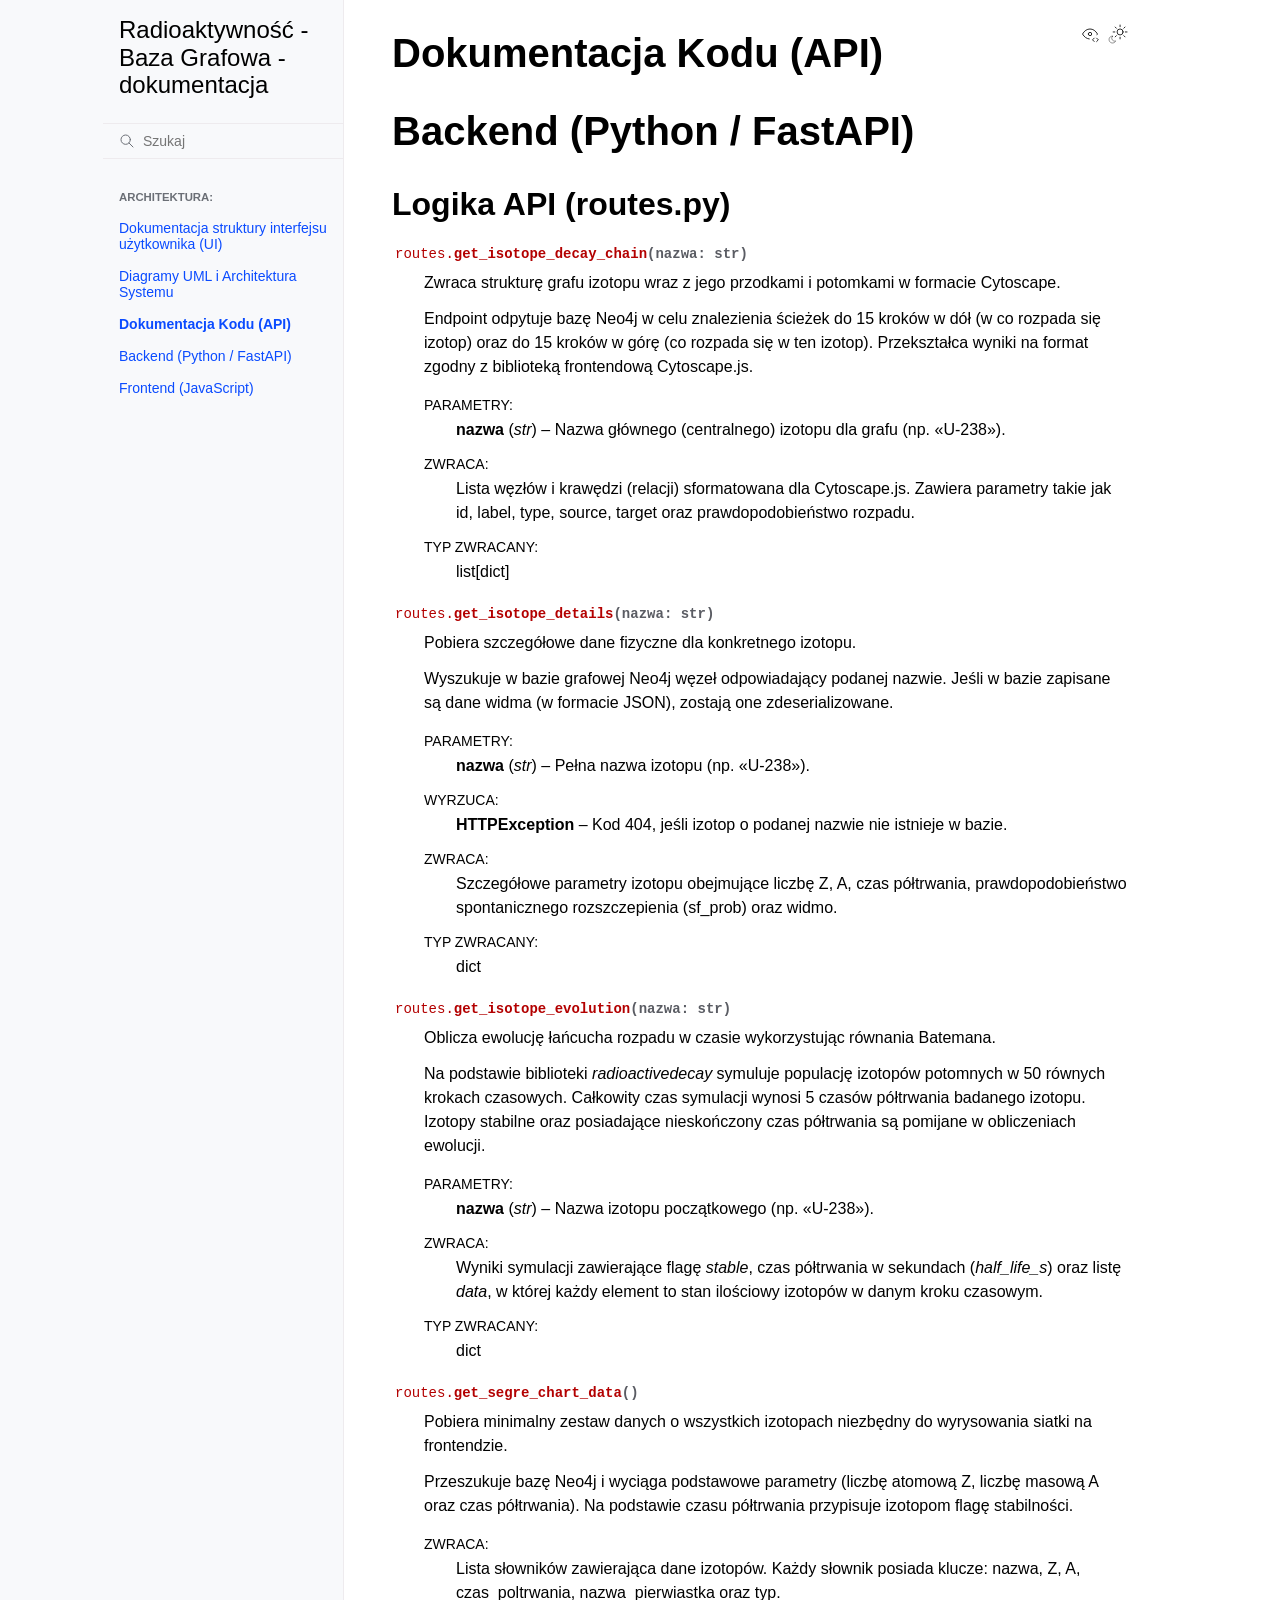
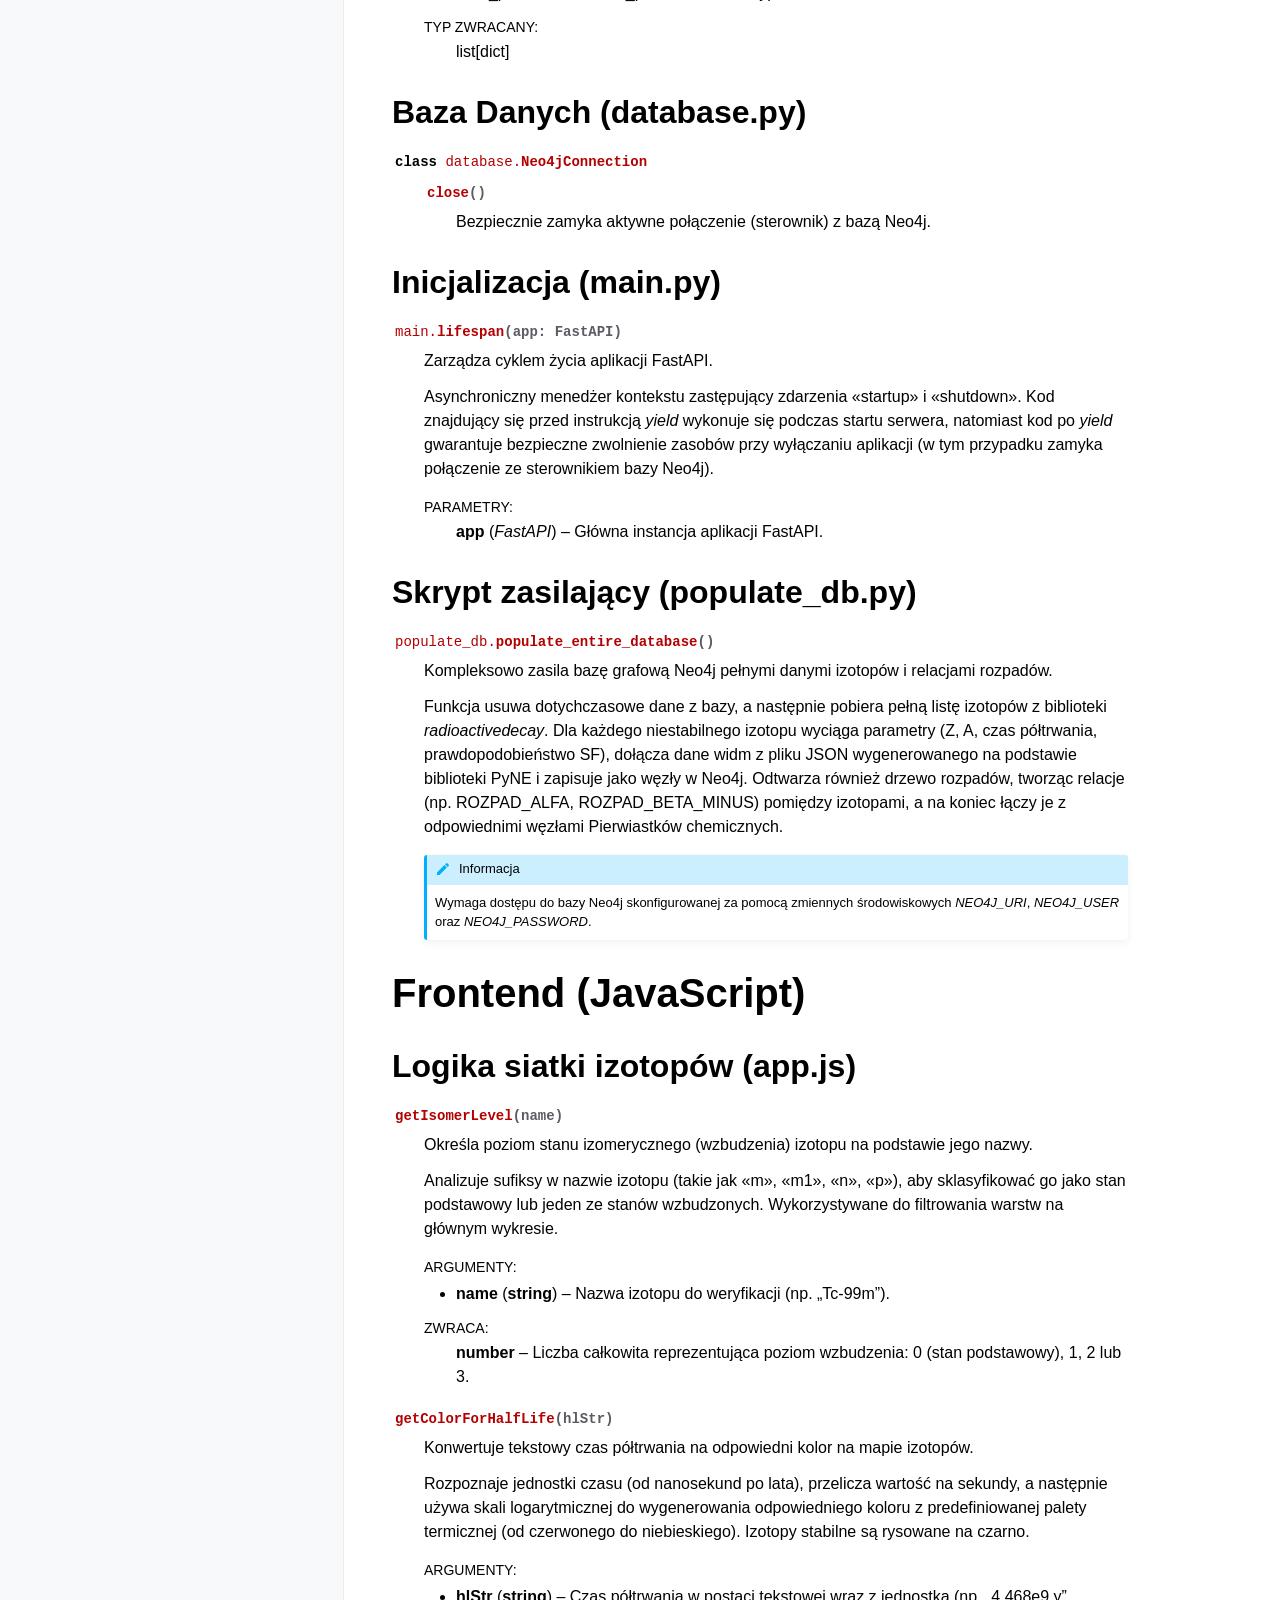
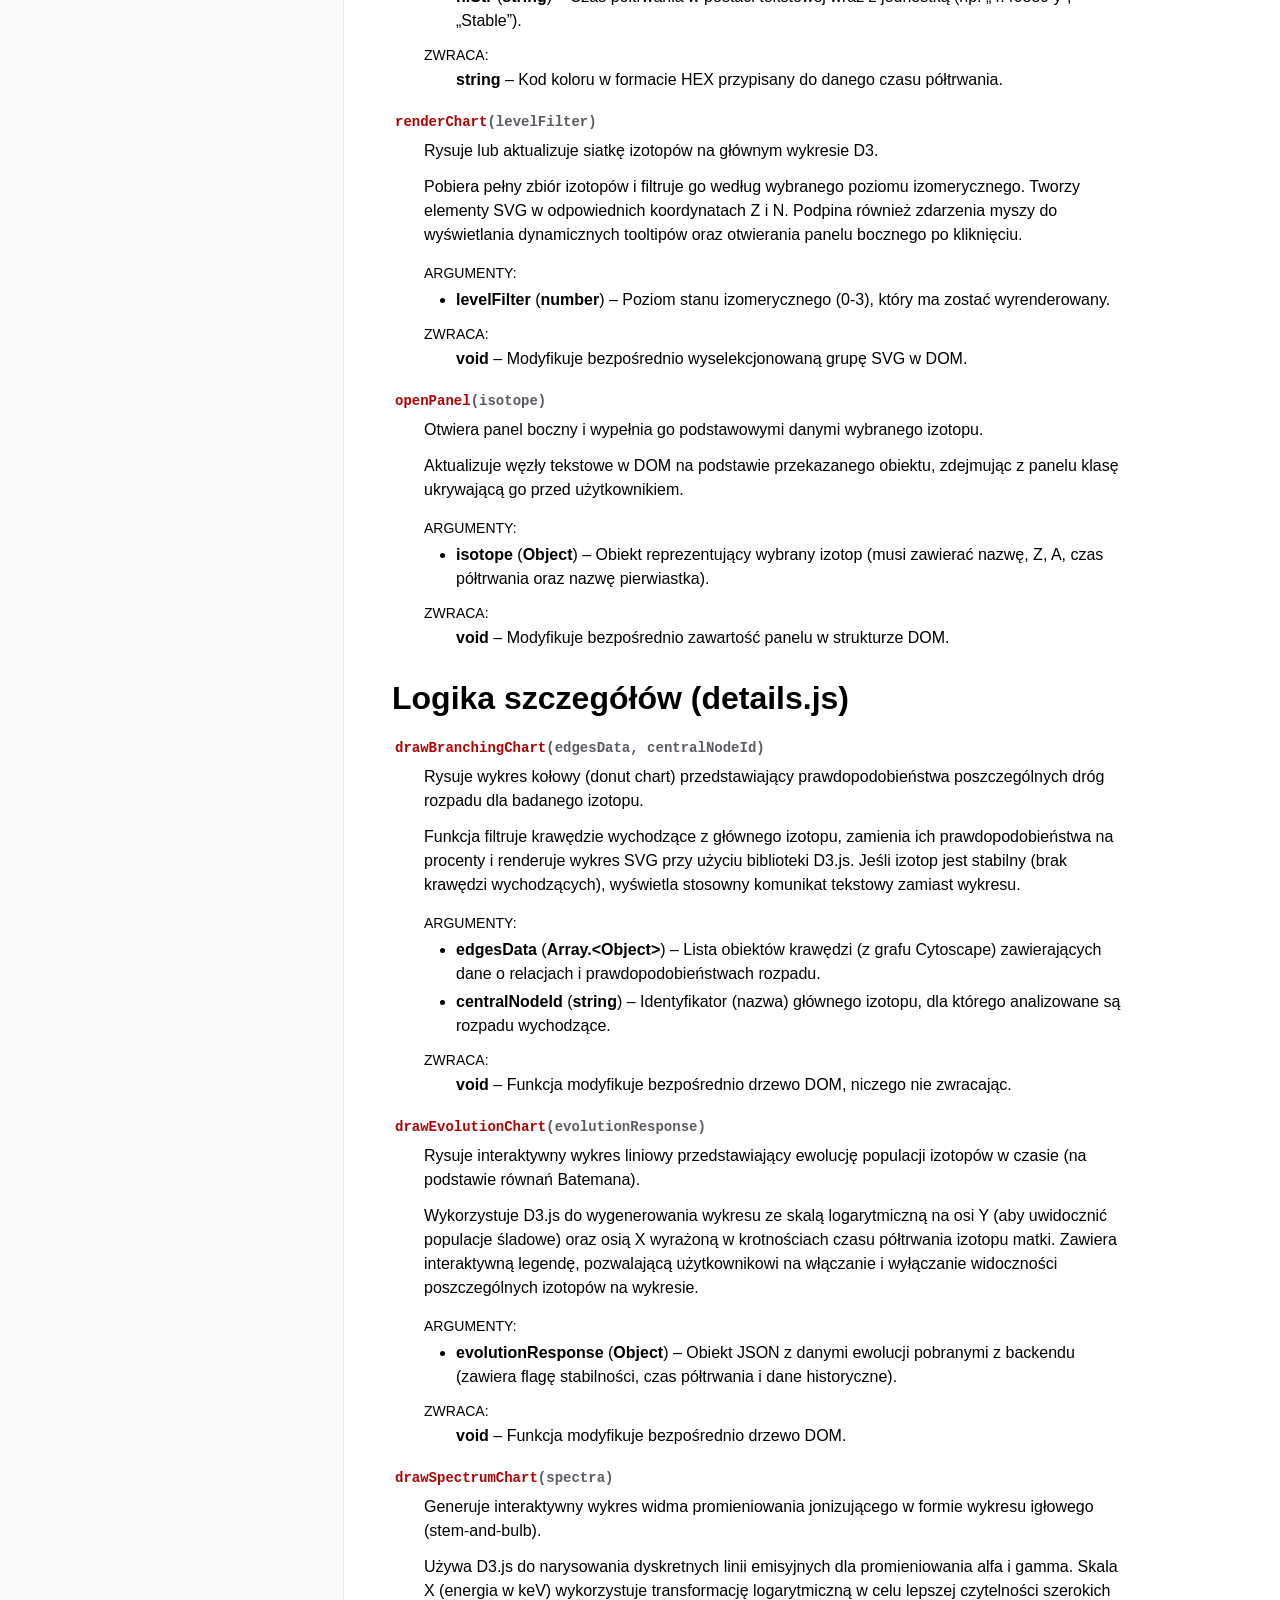
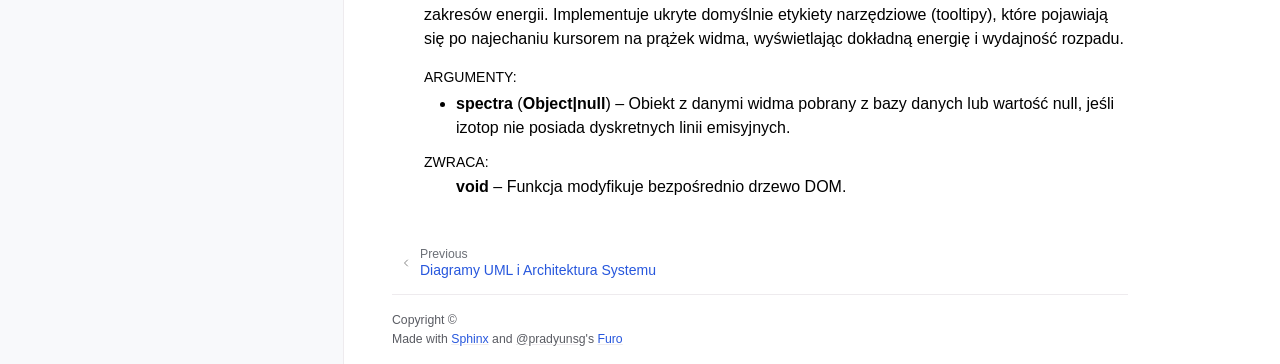
==== api_reference.html @ 90ea006f "deploy: 1a158597296b954610f13ebcc3a9dafd62a12576" ====
<!doctype html>
<html class="no-js" lang="pl" data-content_root="./">
  <head><meta charset="utf-8">
    <meta name="viewport" content="width=device-width,initial-scale=1">
    <meta name="color-scheme" content="light dark"><meta name="viewport" content="width=device-width, initial-scale=1" />
<link rel="index" title="Indeks" href="genindex.html"><link rel="search" title="Szukaj" href="search.html"><link rel="prev" title="Diagramy UML i Architektura Systemu" href="uml_diagrams.html">

    <!-- Generated with Sphinx 9.0.4 and Furo 2025.12.19 -->
        <title>Dokumentacja Kodu (API) - Radioaktywność - Baza Grafowa - dokumentacja</title>
      <link rel="stylesheet" type="text/css" href="_static/pygments.css?v=d111a655" />
    <link rel="stylesheet" type="text/css" href="_static/styles/furo.css?v=7bdb33bb" />
    <link rel="stylesheet" type="text/css" href="_static/sphinx_js.css" />
    <link rel="stylesheet" type="text/css" href="_static/styles/furo-extensions.css?v=8dab3a3b" />
    
    


<style>
  body {
    --color-code-background: #f2f2f2;
  --color-code-foreground: #1e1e1e;
  
  }
  @media not print {
    body[data-theme="dark"] {
      --color-code-background: #202020;
  --color-code-foreground: #d0d0d0;
  
    }
    @media (prefers-color-scheme: dark) {
      body:not([data-theme="light"]) {
        --color-code-background: #202020;
  --color-code-foreground: #d0d0d0;
  
      }
    }
  }
</style></head>
  <body>
    
    <script>
      document.body.dataset.theme = localStorage.getItem("theme") || "auto";
    </script>
    

<svg xmlns="http://www.w3.org/2000/svg" style="display: none;">
  <symbol id="svg-toc" viewBox="0 0 24 24">
    <title>Contents</title>
    <svg stroke="currentColor" fill="currentColor" stroke-width="0" viewBox="0 0 1024 1024">
      <path d="M408 442h480c4.4 0 8-3.6 8-8v-56c0-4.4-3.6-8-8-8H408c-4.4 0-8 3.6-8 8v56c0 4.4 3.6 8 8 8zm-8 204c0 4.4 3.6 8 8 8h480c4.4 0 8-3.6 8-8v-56c0-4.4-3.6-8-8-8H408c-4.4 0-8 3.6-8 8v56zm504-486H120c-4.4 0-8 3.6-8 8v56c0 4.4 3.6 8 8 8h784c4.4 0 8-3.6 8-8v-56c0-4.4-3.6-8-8-8zm0 632H120c-4.4 0-8 3.6-8 8v56c0 4.4 3.6 8 8 8h784c4.4 0 8-3.6 8-8v-56c0-4.4-3.6-8-8-8zM115.4 518.9L271.7 642c5.8 4.6 14.4.5 14.4-6.9V388.9c0-7.4-8.5-11.5-14.4-6.9L115.4 505.1a8.74 8.74 0 0 0 0 13.8z"/>
    </svg>
  </symbol>
  <symbol id="svg-menu" viewBox="0 0 24 24">
    <title>Menu</title>
    <svg xmlns="http://www.w3.org/2000/svg" viewBox="0 0 24 24" fill="none" stroke="currentColor"
      stroke-width="2" stroke-linecap="round" stroke-linejoin="round" class="feather-menu">
      <line x1="3" y1="12" x2="21" y2="12"></line>
      <line x1="3" y1="6" x2="21" y2="6"></line>
      <line x1="3" y1="18" x2="21" y2="18"></line>
    </svg>
  </symbol>
  <symbol id="svg-arrow-right" viewBox="0 0 24 24">
    <title>Expand</title>
    <svg xmlns="http://www.w3.org/2000/svg" viewBox="0 0 24 24" fill="none" stroke="currentColor"
      stroke-width="2" stroke-linecap="round" stroke-linejoin="round" class="feather-chevron-right">
      <polyline points="9 18 15 12 9 6"></polyline>
    </svg>
  </symbol>
  <symbol id="svg-sun" viewBox="0 0 24 24">
    <title>Light mode</title>
    <svg xmlns="http://www.w3.org/2000/svg" viewBox="0 0 24 24" fill="none" stroke="currentColor"
      stroke-width="1" stroke-linecap="round" stroke-linejoin="round" class="feather-sun">
      <circle cx="12" cy="12" r="5"></circle>
      <line x1="12" y1="1" x2="12" y2="3"></line>
      <line x1="12" y1="21" x2="12" y2="23"></line>
      <line x1="4.22" y1="4.22" x2="5.64" y2="5.64"></line>
      <line x1="18.36" y1="18.36" x2="19.78" y2="19.78"></line>
      <line x1="1" y1="12" x2="3" y2="12"></line>
      <line x1="21" y1="12" x2="23" y2="12"></line>
      <line x1="4.22" y1="19.78" x2="5.64" y2="18.36"></line>
      <line x1="18.36" y1="5.64" x2="19.78" y2="4.22"></line>
    </svg>
  </symbol>
  <symbol id="svg-moon" viewBox="0 0 24 24">
    <title>Dark mode</title>
    <svg xmlns="http://www.w3.org/2000/svg" viewBox="0 0 24 24" fill="none" stroke="currentColor"
      stroke-width="1" stroke-linecap="round" stroke-linejoin="round" class="icon-tabler-moon">
      <path stroke="none" d="M0 0h24v24H0z" fill="none" />
      <path d="M12 3c.132 0 .263 0 .393 0a7.5 7.5 0 0 0 7.92 12.446a9 9 0 1 1 -8.313 -12.454z" />
    </svg>
  </symbol>
  <symbol id="svg-sun-with-moon" viewBox="0 0 24 24">
    <title>Auto light/dark, in light mode</title>
    <svg xmlns="http://www.w3.org/2000/svg" viewBox="0 0 24 24" fill="none" stroke="currentColor"
      stroke-width="1" stroke-linecap="round" stroke-linejoin="round"
      class="icon-custom-derived-from-feather-sun-and-tabler-moon">
      <path style="opacity: 50%" d="M 5.411 14.504 C 5.471 14.504 5.532 14.504 5.591 14.504 C 3.639 16.319 4.383 19.569 6.931 20.352 C 7.693 20.586 8.512 20.551 9.25 20.252 C 8.023 23.207 4.056 23.725 2.11 21.184 C 0.166 18.642 1.702 14.949 4.874 14.536 C 5.051 14.512 5.231 14.5 5.411 14.5 L 5.411 14.504 Z"/>
      <line x1="14.5" y1="3.25" x2="14.5" y2="1.25"/>
      <line x1="14.5" y1="15.85" x2="14.5" y2="17.85"/>
      <line x1="10.044" y1="5.094" x2="8.63" y2="3.68"/>
      <line x1="19" y1="14.05" x2="20.414" y2="15.464"/>
      <line x1="8.2" y1="9.55" x2="6.2" y2="9.55"/>
      <line x1="20.8" y1="9.55" x2="22.8" y2="9.55"/>
      <line x1="10.044" y1="14.006" x2="8.63" y2="15.42"/>
      <line x1="19" y1="5.05" x2="20.414" y2="3.636"/>
      <circle cx="14.5" cy="9.55" r="3.6"/>
    </svg>
  </symbol>
  <symbol id="svg-moon-with-sun" viewBox="0 0 24 24">
    <title>Auto light/dark, in dark mode</title>
    <svg xmlns="http://www.w3.org/2000/svg" viewBox="0 0 24 24" fill="none" stroke="currentColor"
      stroke-width="1" stroke-linecap="round" stroke-linejoin="round"
      class="icon-custom-derived-from-feather-sun-and-tabler-moon">
      <path d="M 8.282 7.007 C 8.385 7.007 8.494 7.007 8.595 7.007 C 5.18 10.184 6.481 15.869 10.942 17.24 C 12.275 17.648 13.706 17.589 15 17.066 C 12.851 22.236 5.91 23.143 2.505 18.696 C -0.897 14.249 1.791 7.786 7.342 7.063 C 7.652 7.021 7.965 7 8.282 7 L 8.282 7.007 Z"/>
      <line style="opacity: 50%" x1="18" y1="3.705" x2="18" y2="2.5"/>
      <line style="opacity: 50%" x1="18" y1="11.295" x2="18" y2="12.5"/>
      <line style="opacity: 50%" x1="15.316" y1="4.816" x2="14.464" y2="3.964"/>
      <line style="opacity: 50%" x1="20.711" y1="10.212" x2="21.563" y2="11.063"/>
      <line style="opacity: 50%" x1="14.205" y1="7.5" x2="13.001" y2="7.5"/>
      <line style="opacity: 50%" x1="21.795" y1="7.5" x2="23" y2="7.5"/>
      <line style="opacity: 50%" x1="15.316" y1="10.184" x2="14.464" y2="11.036"/>
      <line style="opacity: 50%" x1="20.711" y1="4.789" x2="21.563" y2="3.937"/>
      <circle style="opacity: 50%" cx="18" cy="7.5" r="2.169"/>
    </svg>
  </symbol>
  <symbol id="svg-pencil" viewBox="0 0 24 24">
    <svg xmlns="http://www.w3.org/2000/svg" viewBox="0 0 24 24" fill="none" stroke="currentColor"
      stroke-width="1" stroke-linecap="round" stroke-linejoin="round" class="icon-tabler-pencil-code">
      <path d="M4 20h4l10.5 -10.5a2.828 2.828 0 1 0 -4 -4l-10.5 10.5v4" />
      <path d="M13.5 6.5l4 4" />
      <path d="M20 21l2 -2l-2 -2" />
      <path d="M17 17l-2 2l2 2" />
    </svg>
  </symbol>
  <symbol id="svg-eye" viewBox="0 0 24 24">
    <svg xmlns="http://www.w3.org/2000/svg" viewBox="0 0 24 24" fill="none" stroke="currentColor"
      stroke-width="1" stroke-linecap="round" stroke-linejoin="round" class="icon-tabler-eye-code">
      <path stroke="none" d="M0 0h24v24H0z" fill="none" />
      <path d="M10 12a2 2 0 1 0 4 0a2 2 0 0 0 -4 0" />
      <path
        d="M11.11 17.958c-3.209 -.307 -5.91 -2.293 -8.11 -5.958c2.4 -4 5.4 -6 9 -6c3.6 0 6.6 2 9 6c-.21 .352 -.427 .688 -.647 1.008" />
      <path d="M20 21l2 -2l-2 -2" />
      <path d="M17 17l-2 2l2 2" />
    </svg>
  </symbol>
</svg>

<input type="checkbox" class="sidebar-toggle" name="__navigation" id="__navigation" aria-label="Toggle site navigation sidebar">
<input type="checkbox" class="sidebar-toggle" name="__toc" id="__toc" aria-label="Toggle table of contents sidebar">
<label class="overlay sidebar-overlay" for="__navigation"></label>
<label class="overlay toc-overlay" for="__toc"></label>

<a class="skip-to-content muted-link" href="#furo-main-content">Skip to content</a>



<div class="page">
  <header class="mobile-header">
    <div class="header-left">
      <label class="nav-overlay-icon" for="__navigation">
        <span class="icon"><svg><use href="#svg-menu"></use></svg></span>
      </label>
    </div>
    <div class="header-center">
      <a href="index.html"><div class="brand">Radioaktywność - Baza Grafowa  - dokumentacja</div></a>
    </div>
    <div class="header-right">
      <div class="theme-toggle-container theme-toggle-header">
        <button class="theme-toggle" aria-label="Toggle Light / Dark / Auto color theme">
          <svg class="theme-icon-when-auto-light"><use href="#svg-sun-with-moon"></use></svg>
          <svg class="theme-icon-when-auto-dark"><use href="#svg-moon-with-sun"></use></svg>
          <svg class="theme-icon-when-dark"><use href="#svg-moon"></use></svg>
          <svg class="theme-icon-when-light"><use href="#svg-sun"></use></svg>
        </button>
      </div>
      <label class="toc-overlay-icon toc-header-icon no-toc" for="__toc">
        <span class="icon"><svg><use href="#svg-toc"></use></svg></span>
      </label>
    </div>
  </header>
  <aside class="sidebar-drawer">
    <div class="sidebar-container">
      
      <div class="sidebar-sticky"><a class="sidebar-brand" href="index.html">
  
  <span class="sidebar-brand-text">Radioaktywność - Baza Grafowa  - dokumentacja</span>
  
</a><form class="sidebar-search-container" method="get" action="search.html" role="search">
  <input class="sidebar-search" placeholder="Szukaj" name="q" aria-label="Szukaj">
  <input type="hidden" name="check_keywords" value="yes">
  <input type="hidden" name="area" value="default">
</form>
<div id="searchbox"></div><div class="sidebar-scroll"><div class="sidebar-tree">
  <p class="caption" role="heading"><span class="caption-text">Architektura:</span></p>
<ul class="current">
<li class="toctree-l1"><a class="reference internal" href="ui_architecture.html">Dokumentacja struktury interfejsu użytkownika (UI)</a></li>
<li class="toctree-l1"><a class="reference internal" href="uml_diagrams.html">Diagramy UML i Architektura Systemu</a></li>
<li class="toctree-l1 current current-page"><a class="current reference internal" href="#">Dokumentacja Kodu (API)</a></li>
<li class="toctree-l1"><a class="reference internal" href="#backend-python-fastapi">Backend (Python / FastAPI)</a></li>
<li class="toctree-l1"><a class="reference internal" href="#frontend-javascript">Frontend (JavaScript)</a></li>
</ul>

</div>
</div>

      </div>
      
    </div>
  </aside>
  <div class="main">
    <div class="content">
      <div class="article-container">
        <a href="#" class="back-to-top muted-link">
          <svg xmlns="http://www.w3.org/2000/svg" viewBox="0 0 24 24">
            <path d="M13 20h-2V8l-5.5 5.5-1.42-1.42L12 4.16l7.92 7.92-1.42 1.42L13 8v12z"></path>
          </svg>
          <span>Back to top</span>
        </a>
        <div class="content-icon-container">
          <div class="view-this-page">
  <a class="muted-link" href="_sources/api_reference.rst.txt" title="View this page">
    <svg><use href="#svg-eye"></use></svg>
    <span class="visually-hidden">View this page</span>
  </a>
</div>
<div class="theme-toggle-container theme-toggle-content">
            <button class="theme-toggle" aria-label="Toggle Light / Dark / Auto color theme">
              <svg class="theme-icon-when-auto-light"><use href="#svg-sun-with-moon"></use></svg>
              <svg class="theme-icon-when-auto-dark"><use href="#svg-moon-with-sun"></use></svg>
              <svg class="theme-icon-when-dark"><use href="#svg-moon"></use></svg>
              <svg class="theme-icon-when-light"><use href="#svg-sun"></use></svg>
            </button>
          </div>
          <label class="toc-overlay-icon toc-content-icon no-toc" for="__toc">
            <span class="icon"><svg><use href="#svg-toc"></use></svg></span>
          </label>
        </div>
        <article role="main" id="furo-main-content">
          <section id="dokumentacja-kodu-api">
<h1>Dokumentacja Kodu (API)<a class="headerlink" href="#dokumentacja-kodu-api" title="Link to this heading">¶</a></h1>
</section>
<section id="backend-python-fastapi">
<h1>Backend (Python / FastAPI)<a class="headerlink" href="#backend-python-fastapi" title="Link to this heading">¶</a></h1>
<section id="module-routes">
<span id="logika-api-routes-py"></span><h2>Logika API (routes.py)<a class="headerlink" href="#module-routes" title="Link to this heading">¶</a></h2>
<dl class="py function">
<dt class="sig sig-object py" id="routes.get_isotope_decay_chain">
<span class="sig-prename descclassname"><span class="pre">routes.</span></span><span class="sig-name descname"><span class="pre">get_isotope_decay_chain</span></span><span class="sig-paren">(</span><em class="sig-param"><span class="n"><span class="pre">nazwa</span></span><span class="p"><span class="pre">:</span></span><span class="w"> </span><span class="n"><span class="pre">str</span></span></em><span class="sig-paren">)</span><a class="headerlink" href="#routes.get_isotope_decay_chain" title="Link to this definition">¶</a></dt>
<dd><p>Zwraca strukturę grafu izotopu wraz z jego przodkami i potomkami w formacie Cytoscape.</p>
<p>Endpoint odpytuje bazę Neo4j w celu znalezienia ścieżek do 15 kroków w dół (w co rozpada się izotop)
oraz do 15 kroków w górę (co rozpada się w ten izotop). Przekształca wyniki na format
zgodny z biblioteką frontendową Cytoscape.js.</p>
<dl class="field-list simple">
<dt class="field-odd">Parametry<span class="colon">:</span></dt>
<dd class="field-odd"><p><strong>nazwa</strong> (<em>str</em>) – Nazwa głównego (centralnego) izotopu dla grafu (np. «U-238»).</p>
</dd>
<dt class="field-even">Zwraca<span class="colon">:</span></dt>
<dd class="field-even"><p>Lista węzłów i krawędzi (relacji) sformatowana dla Cytoscape.js.
Zawiera parametry takie jak id, label, type, source, target oraz prawdopodobieństwo rozpadu.</p>
</dd>
<dt class="field-odd">Typ zwracany<span class="colon">:</span></dt>
<dd class="field-odd"><p>list[dict]</p>
</dd>
</dl>
</dd></dl>

<dl class="py function">
<dt class="sig sig-object py" id="routes.get_isotope_details">
<span class="sig-prename descclassname"><span class="pre">routes.</span></span><span class="sig-name descname"><span class="pre">get_isotope_details</span></span><span class="sig-paren">(</span><em class="sig-param"><span class="n"><span class="pre">nazwa</span></span><span class="p"><span class="pre">:</span></span><span class="w"> </span><span class="n"><span class="pre">str</span></span></em><span class="sig-paren">)</span><a class="headerlink" href="#routes.get_isotope_details" title="Link to this definition">¶</a></dt>
<dd><p>Pobiera szczegółowe dane fizyczne dla konkretnego izotopu.</p>
<p>Wyszukuje w bazie grafowej Neo4j węzeł odpowiadający podanej nazwie.
Jeśli w bazie zapisane są dane widma (w formacie JSON), zostają one zdeserializowane.</p>
<dl class="field-list simple">
<dt class="field-odd">Parametry<span class="colon">:</span></dt>
<dd class="field-odd"><p><strong>nazwa</strong> (<em>str</em>) – Pełna nazwa izotopu (np. «U-238»).</p>
</dd>
<dt class="field-even">Wyrzuca<span class="colon">:</span></dt>
<dd class="field-even"><p><strong>HTTPException</strong> – Kod 404, jeśli izotop o podanej nazwie nie istnieje w bazie.</p>
</dd>
<dt class="field-odd">Zwraca<span class="colon">:</span></dt>
<dd class="field-odd"><p>Szczegółowe parametry izotopu obejmujące liczbę Z, A, czas półtrwania,
prawdopodobieństwo spontanicznego rozszczepienia (sf_prob) oraz widmo.</p>
</dd>
<dt class="field-even">Typ zwracany<span class="colon">:</span></dt>
<dd class="field-even"><p>dict</p>
</dd>
</dl>
</dd></dl>

<dl class="py function">
<dt class="sig sig-object py" id="routes.get_isotope_evolution">
<span class="sig-prename descclassname"><span class="pre">routes.</span></span><span class="sig-name descname"><span class="pre">get_isotope_evolution</span></span><span class="sig-paren">(</span><em class="sig-param"><span class="n"><span class="pre">nazwa</span></span><span class="p"><span class="pre">:</span></span><span class="w"> </span><span class="n"><span class="pre">str</span></span></em><span class="sig-paren">)</span><a class="headerlink" href="#routes.get_isotope_evolution" title="Link to this definition">¶</a></dt>
<dd><p>Oblicza ewolucję łańcucha rozpadu w czasie wykorzystując równania Batemana.</p>
<p>Na podstawie biblioteki <cite>radioactivedecay</cite> symuluje populację izotopów potomnych
w 50 równych krokach czasowych. Całkowity czas symulacji wynosi 5 czasów półtrwania
badanego izotopu. Izotopy stabilne oraz posiadające nieskończony czas półtrwania
są pomijane w obliczeniach ewolucji.</p>
<dl class="field-list simple">
<dt class="field-odd">Parametry<span class="colon">:</span></dt>
<dd class="field-odd"><p><strong>nazwa</strong> (<em>str</em>) – Nazwa izotopu początkowego (np. «U-238»).</p>
</dd>
<dt class="field-even">Zwraca<span class="colon">:</span></dt>
<dd class="field-even"><p>Wyniki symulacji zawierające flagę <cite>stable</cite>, czas półtrwania w sekundach (<cite>half_life_s</cite>)
oraz listę <cite>data</cite>, w której każdy element to stan ilościowy izotopów w danym kroku czasowym.</p>
</dd>
<dt class="field-odd">Typ zwracany<span class="colon">:</span></dt>
<dd class="field-odd"><p>dict</p>
</dd>
</dl>
</dd></dl>

<dl class="py function">
<dt class="sig sig-object py" id="routes.get_segre_chart_data">
<span class="sig-prename descclassname"><span class="pre">routes.</span></span><span class="sig-name descname"><span class="pre">get_segre_chart_data</span></span><span class="sig-paren">(</span><span class="sig-paren">)</span><a class="headerlink" href="#routes.get_segre_chart_data" title="Link to this definition">¶</a></dt>
<dd><p>Pobiera minimalny zestaw danych o wszystkich izotopach niezbędny do wyrysowania siatki na frontendzie.</p>
<p>Przeszukuje bazę Neo4j i wyciąga podstawowe parametry (liczbę atomową Z, liczbę masową A
oraz czas półtrwania). Na podstawie czasu półtrwania przypisuje izotopom flagę stabilności.</p>
<dl class="field-list simple">
<dt class="field-odd">Zwraca<span class="colon">:</span></dt>
<dd class="field-odd"><p>Lista słowników zawierająca dane izotopów. Każdy słownik posiada klucze:
nazwa, Z, A, czas_poltrwania, nazwa_pierwiastka oraz typ.</p>
</dd>
<dt class="field-even">Typ zwracany<span class="colon">:</span></dt>
<dd class="field-even"><p>list[dict]</p>
</dd>
</dl>
</dd></dl>

</section>
<section id="module-database">
<span id="baza-danych-database-py"></span><h2>Baza Danych (database.py)<a class="headerlink" href="#module-database" title="Link to this heading">¶</a></h2>
<dl class="py class">
<dt class="sig sig-object py" id="database.Neo4jConnection">
<span class="property"><span class="k"><span class="pre">class</span></span><span class="w"> </span></span><span class="sig-prename descclassname"><span class="pre">database.</span></span><span class="sig-name descname"><span class="pre">Neo4jConnection</span></span><a class="headerlink" href="#database.Neo4jConnection" title="Link to this definition">¶</a></dt>
<dd><dl class="py method">
<dt class="sig sig-object py" id="database.Neo4jConnection.close">
<span class="sig-name descname"><span class="pre">close</span></span><span class="sig-paren">(</span><span class="sig-paren">)</span><a class="headerlink" href="#database.Neo4jConnection.close" title="Link to this definition">¶</a></dt>
<dd><p>Bezpiecznie zamyka aktywne połączenie (sterownik) z bazą Neo4j.</p>
</dd></dl>

</dd></dl>

</section>
<section id="module-main">
<span id="inicjalizacja-main-py"></span><h2>Inicjalizacja (main.py)<a class="headerlink" href="#module-main" title="Link to this heading">¶</a></h2>
<dl class="py function">
<dt class="sig sig-object py" id="main.lifespan">
<span class="sig-prename descclassname"><span class="pre">main.</span></span><span class="sig-name descname"><span class="pre">lifespan</span></span><span class="sig-paren">(</span><em class="sig-param"><span class="n"><span class="pre">app</span></span><span class="p"><span class="pre">:</span></span><span class="w"> </span><span class="n"><span class="pre">FastAPI</span></span></em><span class="sig-paren">)</span><a class="headerlink" href="#main.lifespan" title="Link to this definition">¶</a></dt>
<dd><p>Zarządza cyklem życia aplikacji FastAPI.</p>
<p>Asynchroniczny menedżer kontekstu zastępujący zdarzenia «startup» i «shutdown».
Kod znajdujący się przed instrukcją <cite>yield</cite> wykonuje się podczas startu serwera,
natomiast kod po <cite>yield</cite> gwarantuje bezpieczne zwolnienie zasobów przy
wyłączaniu aplikacji (w tym przypadku zamyka połączenie ze sterownikiem bazy Neo4j).</p>
<dl class="field-list simple">
<dt class="field-odd">Parametry<span class="colon">:</span></dt>
<dd class="field-odd"><p><strong>app</strong> (<em>FastAPI</em>) – Główna instancja aplikacji FastAPI.</p>
</dd>
</dl>
</dd></dl>

</section>
<section id="module-populate_db">
<span id="skrypt-zasilajacy-populate-db-py"></span><h2>Skrypt zasilający (populate_db.py)<a class="headerlink" href="#module-populate_db" title="Link to this heading">¶</a></h2>
<dl class="py function">
<dt class="sig sig-object py" id="populate_db.populate_entire_database">
<span class="sig-prename descclassname"><span class="pre">populate_db.</span></span><span class="sig-name descname"><span class="pre">populate_entire_database</span></span><span class="sig-paren">(</span><span class="sig-paren">)</span><a class="headerlink" href="#populate_db.populate_entire_database" title="Link to this definition">¶</a></dt>
<dd><p>Kompleksowo zasila bazę grafową Neo4j pełnymi danymi izotopów i relacjami rozpadów.</p>
<p>Funkcja usuwa dotychczasowe dane z bazy, a następnie pobiera pełną listę izotopów
z biblioteki <cite>radioactivedecay</cite>. Dla każdego niestabilnego izotopu wyciąga parametry
(Z, A, czas półtrwania, prawdopodobieństwo SF), dołącza dane widm z pliku JSON
wygenerowanego na podstawie biblioteki PyNE i zapisuje jako węzły w Neo4j. Odtwarza
również drzewo rozpadów, tworząc relacje (np. ROZPAD_ALFA, ROZPAD_BETA_MINUS)
pomiędzy izotopami, a na koniec łączy je z odpowiednimi węzłami Pierwiastków chemicznych.</p>
<div class="admonition note">
<p class="admonition-title">Informacja</p>
<p>Wymaga dostępu do bazy Neo4j skonfigurowanej za pomocą zmiennych środowiskowych
<cite>NEO4J_URI</cite>, <cite>NEO4J_USER</cite> oraz <cite>NEO4J_PASSWORD</cite>.</p>
</div>
</dd></dl>

</section>
</section>
<section id="frontend-javascript">
<h1>Frontend (JavaScript)<a class="headerlink" href="#frontend-javascript" title="Link to this heading">¶</a></h1>
<section id="logika-siatki-izotopow-app-js">
<h2>Logika siatki izotopów (app.js)<a class="headerlink" href="#logika-siatki-izotopow-app-js" title="Link to this heading">¶</a></h2>
<dl class="js function">
<dt class="sig sig-object js" id="getIsomerLevel">
<span class="sig-name descname"><span class="n"><span class="pre">getIsomerLevel</span></span></span><span class="sig-paren">(</span><em class="sig-param"><span class="n"><span class="pre">name</span></span></em><span class="sig-paren">)</span><a class="headerlink" href="#getIsomerLevel" title="Link to this definition">¶</a></dt>
<dd><p>Określa poziom stanu izomerycznego (wzbudzenia) izotopu na podstawie jego nazwy.</p>
<p>Analizuje sufiksy w nazwie izotopu (takie jak «m», «m1», «n», «p»), aby sklasyfikować go
jako stan podstawowy lub jeden ze stanów wzbudzonych. Wykorzystywane do filtrowania
warstw na głównym wykresie.</p>
<dl class="field-list simple">
<dt class="field-odd">Argumenty<span class="colon">:</span></dt>
<dd class="field-odd"><ul class="simple">
<li><p><strong>name</strong> (<strong>string</strong>) – Nazwa izotopu do weryfikacji (np. „Tc-99m”).</p></li>
</ul>
</dd>
<dt class="field-even">Zwraca<span class="colon">:</span></dt>
<dd class="field-even"><p><strong>number</strong> – Liczba całkowita reprezentująca poziom wzbudzenia: 0 (stan podstawowy), 1, 2 lub 3.</p>
</dd>
</dl>
</dd></dl>

<dl class="js function">
<dt class="sig sig-object js" id="getColorForHalfLife">
<span class="sig-name descname"><span class="n"><span class="pre">getColorForHalfLife</span></span></span><span class="sig-paren">(</span><em class="sig-param"><span class="n"><span class="pre">hlStr</span></span></em><span class="sig-paren">)</span><a class="headerlink" href="#getColorForHalfLife" title="Link to this definition">¶</a></dt>
<dd><p>Konwertuje tekstowy czas półtrwania na odpowiedni kolor na mapie izotopów.</p>
<p>Rozpoznaje jednostki czasu (od nanosekund po lata), przelicza wartość na sekundy,
a następnie używa skali logarytmicznej do wygenerowania odpowiedniego koloru z predefiniowanej
palety termicznej (od czerwonego do niebieskiego). Izotopy stabilne są rysowane na czarno.</p>
<dl class="field-list simple">
<dt class="field-odd">Argumenty<span class="colon">:</span></dt>
<dd class="field-odd"><ul class="simple">
<li><p><strong>hlStr</strong> (<strong>string</strong>) – Czas półtrwania w postaci tekstowej wraz z jednostką (np. „4.468e9 y”, „Stable”).</p></li>
</ul>
</dd>
<dt class="field-even">Zwraca<span class="colon">:</span></dt>
<dd class="field-even"><p><strong>string</strong> – Kod koloru w formacie HEX przypisany do danego czasu półtrwania.</p>
</dd>
</dl>
</dd></dl>

<dl class="js function">
<dt class="sig sig-object js" id="renderChart">
<span class="sig-name descname"><span class="n"><span class="pre">renderChart</span></span></span><span class="sig-paren">(</span><em class="sig-param"><span class="n"><span class="pre">levelFilter</span></span></em><span class="sig-paren">)</span><a class="headerlink" href="#renderChart" title="Link to this definition">¶</a></dt>
<dd><p>Rysuje lub aktualizuje siatkę izotopów na głównym wykresie D3.</p>
<p>Pobiera pełny zbiór izotopów i filtruje go według wybranego poziomu izomerycznego.
Tworzy elementy SVG w odpowiednich koordynatach Z i N. Podpina również
zdarzenia myszy do wyświetlania dynamicznych tooltipów oraz otwierania panelu bocznego po kliknięciu.</p>
<dl class="field-list simple">
<dt class="field-odd">Argumenty<span class="colon">:</span></dt>
<dd class="field-odd"><ul class="simple">
<li><p><strong>levelFilter</strong> (<strong>number</strong>) – Poziom stanu izomerycznego (0-3), który ma zostać wyrenderowany.</p></li>
</ul>
</dd>
<dt class="field-even">Zwraca<span class="colon">:</span></dt>
<dd class="field-even"><p><strong>void</strong> – Modyfikuje bezpośrednio wyselekcjonowaną grupę SVG w DOM.</p>
</dd>
</dl>
</dd></dl>

<dl class="js function">
<dt class="sig sig-object js" id="openPanel">
<span class="sig-name descname"><span class="n"><span class="pre">openPanel</span></span></span><span class="sig-paren">(</span><em class="sig-param"><span class="n"><span class="pre">isotope</span></span></em><span class="sig-paren">)</span><a class="headerlink" href="#openPanel" title="Link to this definition">¶</a></dt>
<dd><p>Otwiera panel boczny i wypełnia go podstawowymi danymi wybranego izotopu.</p>
<p>Aktualizuje węzły tekstowe w DOM na podstawie przekazanego obiektu,
zdejmując z panelu klasę ukrywającą go przed użytkownikiem.</p>
<dl class="field-list simple">
<dt class="field-odd">Argumenty<span class="colon">:</span></dt>
<dd class="field-odd"><ul class="simple">
<li><p><strong>isotope</strong> (<strong>Object</strong>) – Obiekt reprezentujący wybrany izotop (musi zawierać nazwę, Z, A, czas półtrwania oraz nazwę pierwiastka).</p></li>
</ul>
</dd>
<dt class="field-even">Zwraca<span class="colon">:</span></dt>
<dd class="field-even"><p><strong>void</strong> – Modyfikuje bezpośrednio zawartość panelu w strukturze DOM.</p>
</dd>
</dl>
</dd></dl>

</section>
<section id="logika-szczegolow-details-js">
<h2>Logika szczegółów (details.js)<a class="headerlink" href="#logika-szczegolow-details-js" title="Link to this heading">¶</a></h2>
<dl class="js function">
<dt class="sig sig-object js" id="drawBranchingChart">
<span class="sig-name descname"><span class="n"><span class="pre">drawBranchingChart</span></span></span><span class="sig-paren">(</span><em class="sig-param"><span class="n"><span class="pre">edgesData</span></span></em>, <em class="sig-param"><span class="n"><span class="pre">centralNodeId</span></span></em><span class="sig-paren">)</span><a class="headerlink" href="#drawBranchingChart" title="Link to this definition">¶</a></dt>
<dd><p>Rysuje wykres kołowy (donut chart) przedstawiający prawdopodobieństwa poszczególnych dróg rozpadu dla badanego izotopu.</p>
<p>Funkcja filtruje krawędzie wychodzące z głównego izotopu, zamienia ich prawdopodobieństwa
na procenty i renderuje wykres SVG przy użyciu biblioteki D3.js. Jeśli izotop jest stabilny
(brak krawędzi wychodzących), wyświetla stosowny komunikat tekstowy zamiast wykresu.</p>
<dl class="field-list simple">
<dt class="field-odd">Argumenty<span class="colon">:</span></dt>
<dd class="field-odd"><ul class="simple">
<li><p><strong>edgesData</strong> (<strong>Array.&lt;Object&gt;</strong>) – Lista obiektów krawędzi (z grafu Cytoscape) zawierających dane o relacjach i prawdopodobieństwach rozpadu.</p></li>
<li><p><strong>centralNodeId</strong> (<strong>string</strong>) – Identyfikator (nazwa) głównego izotopu, dla którego analizowane są rozpadu wychodzące.</p></li>
</ul>
</dd>
<dt class="field-even">Zwraca<span class="colon">:</span></dt>
<dd class="field-even"><p><strong>void</strong> – Funkcja modyfikuje bezpośrednio drzewo DOM, niczego nie zwracając.</p>
</dd>
</dl>
</dd></dl>

<dl class="js function">
<dt class="sig sig-object js" id="drawEvolutionChart">
<span class="sig-name descname"><span class="n"><span class="pre">drawEvolutionChart</span></span></span><span class="sig-paren">(</span><em class="sig-param"><span class="n"><span class="pre">evolutionResponse</span></span></em><span class="sig-paren">)</span><a class="headerlink" href="#drawEvolutionChart" title="Link to this definition">¶</a></dt>
<dd><p>Rysuje interaktywny wykres liniowy przedstawiający ewolucję populacji izotopów w czasie (na podstawie równań Batemana).</p>
<p>Wykorzystuje D3.js do wygenerowania wykresu ze skalą logarytmiczną na osi Y (aby uwidocznić populacje śladowe)
oraz osią X wyrażoną w krotnościach czasu półtrwania izotopu matki. Zawiera interaktywną legendę,
pozwalającą użytkownikowi na włączanie i wyłączanie widoczności poszczególnych izotopów na wykresie.</p>
<dl class="field-list simple">
<dt class="field-odd">Argumenty<span class="colon">:</span></dt>
<dd class="field-odd"><ul class="simple">
<li><p><strong>evolutionResponse</strong> (<strong>Object</strong>) – Obiekt JSON z danymi ewolucji pobranymi z backendu (zawiera flagę stabilności, czas półtrwania i dane historyczne).</p></li>
</ul>
</dd>
<dt class="field-even">Zwraca<span class="colon">:</span></dt>
<dd class="field-even"><p><strong>void</strong> – Funkcja modyfikuje bezpośrednio drzewo DOM.</p>
</dd>
</dl>
</dd></dl>

<dl class="js function">
<dt class="sig sig-object js" id="drawSpectrumChart">
<span class="sig-name descname"><span class="n"><span class="pre">drawSpectrumChart</span></span></span><span class="sig-paren">(</span><em class="sig-param"><span class="n"><span class="pre">spectra</span></span></em><span class="sig-paren">)</span><a class="headerlink" href="#drawSpectrumChart" title="Link to this definition">¶</a></dt>
<dd><p>Generuje interaktywny wykres widma promieniowania jonizującego w formie wykresu igłowego (stem-and-bulb).</p>
<p>Używa D3.js do narysowania dyskretnych linii emisyjnych dla promieniowania alfa i gamma.
Skala X (energia w keV) wykorzystuje transformację logarytmiczną w celu lepszej czytelności
szerokich zakresów energii. Implementuje ukryte domyślnie etykiety narzędziowe (tooltipy),
które pojawiają się po najechaniu kursorem na prążek widma, wyświetlając dokładną energię i wydajność rozpadu.</p>
<dl class="field-list simple">
<dt class="field-odd">Argumenty<span class="colon">:</span></dt>
<dd class="field-odd"><ul class="simple">
<li><p><strong>spectra</strong> (<strong>Object|null</strong>) – Obiekt z danymi widma pobrany z bazy danych lub wartość null, jeśli izotop nie posiada dyskretnych linii emisyjnych.</p></li>
</ul>
</dd>
<dt class="field-even">Zwraca<span class="colon">:</span></dt>
<dd class="field-even"><p><strong>void</strong> – Funkcja modyfikuje bezpośrednio drzewo DOM.</p>
</dd>
</dl>
</dd></dl>

</section>
</section>

        </article>
      </div>
      <footer>
        
        <div class="related-pages">
          
          <a class="prev-page" href="uml_diagrams.html">
              <svg class="furo-related-icon"><use href="#svg-arrow-right"></use></svg>
              <div class="page-info">
                <div class="context">
                  <span>Previous</span>
                </div>
                
                <div class="title">Diagramy UML i Architektura Systemu</div>
                
              </div>
            </a>
        </div>
        <div class="bottom-of-page">
          <div class="left-details">
            <div class="copyright">
                Copyright &#169; 
            </div>
            Made with <a href="https://www.sphinx-doc.org/">Sphinx</a> and <a class="muted-link" href="https://pradyunsg.me">@pradyunsg</a>'s
            
            <a href="https://github.com/pradyunsg/furo">Furo</a>
            
          </div>
          <div class="right-details">
            
          </div>
        </div>
        
      </footer>
    </div>
    <aside class="toc-drawer no-toc">
      
      
      
    </aside>
  </div>
</div><script src="_static/documentation_options.js?v=9893e7ba"></script>
    <script src="_static/doctools.js?v=fd6eb6e6"></script>
    <script src="_static/sphinx_highlight.js?v=6ffebe34"></script>
    <script src="_static/scripts/furo.js?v=46bd48cc"></script>
    <script src="_static/translations.js?v=2827c288"></script>
    </body>
</html>
---- _static/pygments.css ----
.highlight pre { line-height: 125%; }
.highlight td.linenos .normal { color: inherit; background-color: transparent; padding-left: 5px; padding-right: 5px; }
.highlight span.linenos { color: inherit; background-color: transparent; padding-left: 5px; padding-right: 5px; }
.highlight td.linenos .special { color: #000000; background-color: #ffffc0; padding-left: 5px; padding-right: 5px; }
.highlight span.linenos.special { color: #000000; background-color: #ffffc0; padding-left: 5px; padding-right: 5px; }
.highlight .hll { background-color: #fdf2e2 }
.highlight { background: #f2f2f2; color: #1E1E1E }
.highlight .c { color: #515151 } /* Comment */
.highlight .err { color: #D71835 } /* Error */
.highlight .k { color: #8045E5 } /* Keyword */
.highlight .l { color: #7F4707 } /* Literal */
.highlight .n { color: #1E1E1E } /* Name */
.highlight .o { color: #163 } /* Operator */
.highlight .p { color: #1E1E1E } /* Punctuation */
.highlight .ch { color: #515151 } /* Comment.Hashbang */
.highlight .cm { color: #515151 } /* Comment.Multiline */
.highlight .cp { color: #515151 } /* Comment.Preproc */
.highlight .cpf { color: #515151 } /* Comment.PreprocFile */
.highlight .c1 { color: #515151 } /* Comment.Single */
.highlight .cs { color: #515151 } /* Comment.Special */
.highlight .gd { color: #00749C } /* Generic.Deleted */
.highlight .ge { font-style: italic } /* Generic.Emph */
.highlight .gh { color: #00749C } /* Generic.Heading */
.highlight .gs { font-weight: bold } /* Generic.Strong */
.highlight .gu { color: #00749C } /* Generic.Subheading */
.highlight .kc { color: #8045E5 } /* Keyword.Constant */
.highlight .kd { color: #8045E5 } /* Keyword.Declaration */
.highlight .kn { color: #8045E5 } /* Keyword.Namespace */
.highlight .kp { color: #8045E5 } /* Keyword.Pseudo */
.highlight .kr { color: #8045E5 } /* Keyword.Reserved */
.highlight .kt { color: #7F4707 } /* Keyword.Type */
.highlight .ld { color: #7F4707 } /* Literal.Date */
.highlight .m { color: #7F4707 } /* Literal.Number */
.highlight .s { color: #163 } /* Literal.String */
.highlight .na { color: #7F4707 } /* Name.Attribute */
.highlight .nb { color: #7F4707 } /* Name.Builtin */
.highlight .nc { color: #00749C } /* Name.Class */
.highlight .no { color: #00749C } /* Name.Constant */
.highlight .nd { color: #7F4707 } /* Name.Decorator */
.highlight .ni { color: #163 } /* Name.Entity */
.highlight .ne { color: #8045E5 } /* Name.Exception */
.highlight .nf { color: #00749C } /* Name.Function */
.highlight .nl { color: #7F4707 } /* Name.Label */
.highlight .nn { color: #1E1E1E } /* Name.Namespace */
.highlight .nx { color: #1E1E1E } /* Name.Other */
.highlight .py { color: #00749C } /* Name.Property */
.highlight .nt { color: #00749C } /* Name.Tag */
.highlight .nv { color: #D71835 } /* Name.Variable */
.highlight .ow { color: #8045E5 } /* Operator.Word */
.highlight .pm { color: #1E1E1E } /* Punctuation.Marker */
.highlight .w { color: #1E1E1E } /* Text.Whitespace */
.highlight .mb { color: #7F4707 } /* Literal.Number.Bin */
.highlight .mf { color: #7F4707 } /* Literal.Number.Float */
.highlight .mh { color: #7F4707 } /* Literal.Number.Hex */
.highlight .mi { color: #7F4707 } /* Literal.Number.Integer */
.highlight .mo { color: #7F4707 } /* Literal.Number.Oct */
.highlight .sa { color: #163 } /* Literal.String.Affix */
.highlight .sb { color: #163 } /* Literal.String.Backtick */
.highlight .sc { color: #163 } /* Literal.String.Char */
.highlight .dl { color: #163 } /* Literal.String.Delimiter */
.highlight .sd { color: #163 } /* Literal.String.Doc */
.highlight .s2 { color: #163 } /* Literal.String.Double */
.highlight .se { color: #163 } /* Literal.String.Escape */
.highlight .sh { color: #163 } /* Literal.String.Heredoc */
.highlight .si { color: #163 } /* Literal.String.Interpol */
.highlight .sx { color: #163 } /* Literal.String.Other */
.highlight .sr { color: #D71835 } /* Literal.String.Regex */
.highlight .s1 { color: #163 } /* Literal.String.Single */
.highlight .ss { color: #00749C } /* Literal.String.Symbol */
.highlight .bp { color: #7F4707 } /* Name.Builtin.Pseudo */
.highlight .fm { color: #00749C } /* Name.Function.Magic */
.highlight .vc { color: #D71835 } /* Name.Variable.Class */
.highlight .vg { color: #D71835 } /* Name.Variable.Global */
.highlight .vi { color: #D71835 } /* Name.Variable.Instance */
.highlight .vm { color: #7F4707 } /* Name.Variable.Magic */
.highlight .il { color: #7F4707 } /* Literal.Number.Integer.Long */
@media not print {
body[data-theme="dark"] .highlight pre { line-height: 125%; }
body[data-theme="dark"] .highlight td.linenos .normal { color: #aaaaaa; background-color: transparent; padding-left: 5px; padding-right: 5px; }
body[data-theme="dark"] .highlight span.linenos { color: #aaaaaa; background-color: transparent; padding-left: 5px; padding-right: 5px; }
body[data-theme="dark"] .highlight td.linenos .special { color: #000000; background-color: #ffffc0; padding-left: 5px; padding-right: 5px; }
body[data-theme="dark"] .highlight span.linenos.special { color: #000000; background-color: #ffffc0; padding-left: 5px; padding-right: 5px; }
body[data-theme="dark"] .highlight .hll { background-color: #404040 }
body[data-theme="dark"] .highlight { background: #202020; color: #D0D0D0 }
body[data-theme="dark"] .highlight .c { color: #ABABAB; font-style: italic } /* Comment */
body[data-theme="dark"] .highlight .err { color: #A61717; background-color: #E3D2D2 } /* Error */
body[data-theme="dark"] .highlight .esc { color: #D0D0D0 } /* Escape */
body[data-theme="dark"] .highlight .g { color: #D0D0D0 } /* Generic */
body[data-theme="dark"] .highlight .k { color: #6EBF26; font-weight: bold } /* Keyword */
body[data-theme="dark"] .highlight .l { color: #D0D0D0 } /* Literal */
body[data-theme="dark"] .highlight .n { color: #D0D0D0 } /* Name */
body[data-theme="dark"] .highlight .o { color: #D0D0D0 } /* Operator */
body[data-theme="dark"] .highlight .x { color: #D0D0D0 } /* Other */
body[data-theme="dark"] .highlight .p { color: #D0D0D0 } /* Punctuation */
body[data-theme="dark"] .highlight .ch { color: #ABABAB; font-style: italic } /* Comment.Hashbang */
body[data-theme="dark"] .highlight .cm { color: #ABABAB; font-style: italic } /* Comment.Multiline */
body[data-theme="dark"] .highlight .cp { color: #FF3A3A; font-weight: bold } /* Comment.Preproc */
body[data-theme="dark"] .highlight .cpf { color: #ABABAB; font-style: italic } /* Comment.PreprocFile */
body[data-theme="dark"] .highlight .c1 { color: #ABABAB; font-style: italic } /* Comment.Single */
body[data-theme="dark"] .highlight .cs { color: #E50808; font-weight: bold; background-color: #520000 } /* Comment.Special */
body[data-theme="dark"] .highlight .gd { color: #FF3A3A } /* Generic.Deleted */
body[data-theme="dark"] .highlight .ge { color: #D0D0D0; font-style: italic } /* Generic.Emph */
body[data-theme="dark"] .highlight .ges { color: #D0D0D0; font-weight: bold; font-style: italic } /* Generic.EmphStrong */
body[data-theme="dark"] .highlight .gr { color: #FF3A3A } /* Generic.Error */
body[data-theme="dark"] .highlight .gh { color: #FFF; font-weight: bold } /* Generic.Heading */
body[data-theme="dark"] .highlight .gi { color: #589819 } /* Generic.Inserted */
body[data-theme="dark"] .highlight .go { color: #CCC } /* Generic.Output */
body[data-theme="dark"] .highlight .gp { color: #AAA } /* Generic.Prompt */
body[data-theme="dark"] .highlight .gs { color: #D0D0D0; font-weight: bold } /* Generic.Strong */
body[data-theme="dark"] .highlight .gu { color: #FFF; text-decoration: underline } /* Generic.Subheading */
body[data-theme="dark"] .highlight .gt { color: #FF3A3A } /* Generic.Traceback */
body[data-theme="dark"] .highlight .kc { color: #6EBF26; font-weight: bold } /* Keyword.Constant */
body[data-theme="dark"] .highlight .kd { color: #6EBF26; font-weight: bold } /* Keyword.Declaration */
body[data-theme="dark"] .highlight .kn { color: #6EBF26; font-weight: bold } /* Keyword.Namespace */
body[data-theme="dark"] .highlight .kp { color: #6EBF26 } /* Keyword.Pseudo */
body[data-theme="dark"] .highlight .kr { color: #6EBF26; font-weight: bold } /* Keyword.Reserved */
body[data-theme="dark"] .highlight .kt { color: #6EBF26; font-weight: bold } /* Keyword.Type */
body[data-theme="dark"] .highlight .ld { color: #D0D0D0 } /* Literal.Date */
body[data-theme="dark"] .highlight .m { color: #51B2FD } /* Literal.Number */
body[data-theme="dark"] .highlight .s { color: #ED9D13 } /* Literal.String */
body[data-theme="dark"] .highlight .na { color: #BBB } /* Name.Attribute */
body[data-theme="dark"] .highlight .nb { color: #2FBCCD } /* Name.Builtin */
body[data-theme="dark"] .highlight .nc { color: #71ADFF; text-decoration: underline } /* Name.Class */
body[data-theme="dark"] .highlight .no { color: #40FFFF } /* Name.Constant */
body[data-theme="dark"] .highlight .nd { color: #FFA500 } /* Name.Decorator */
body[data-theme="dark"] .highlight .ni { color: #D0D0D0 } /* Name.Entity */
body[data-theme="dark"] .highlight .ne { color: #BBB } /* Name.Exception */
body[data-theme="dark"] .highlight .nf { color: #71ADFF } /* Name.Function */
body[data-theme="dark"] .highlight .nl { color: #D0D0D0 } /* Name.Label */
body[data-theme="dark"] .highlight .nn { color: #71ADFF; text-decoration: underline } /* Name.Namespace */
body[data-theme="dark"] .highlight .nx { color: #D0D0D0 } /* Name.Other */
body[data-theme="dark"] .highlight .py { color: #D0D0D0 } /* Name.Property */
body[data-theme="dark"] .highlight .nt { color: #6EBF26; font-weight: bold } /* Name.Tag */
body[data-theme="dark"] .highlight .nv { color: #40FFFF } /* Name.Variable */
body[data-theme="dark"] .highlight .ow { color: #6EBF26; font-weight: bold } /* Operator.Word */
body[data-theme="dark"] .highlight .pm { color: #D0D0D0 } /* Punctuation.Marker */
body[data-theme="dark"] .highlight .w { color: #666 } /* Text.Whitespace */
body[data-theme="dark"] .highlight .mb { color: #51B2FD } /* Literal.Number.Bin */
body[data-theme="dark"] .highlight .mf { color: #51B2FD } /* Literal.Number.Float */
body[data-theme="dark"] .highlight .mh { color: #51B2FD } /* Literal.Number.Hex */
body[data-theme="dark"] .highlight .mi { color: #51B2FD } /* Literal.Number.Integer */
body[data-theme="dark"] .highlight .mo { color: #51B2FD } /* Literal.Number.Oct */
body[data-theme="dark"] .highlight .sa { color: #ED9D13 } /* Literal.String.Affix */
body[data-theme="dark"] .highlight .sb { color: #ED9D13 } /* Literal.String.Backtick */
body[data-theme="dark"] .highlight .sc { color: #ED9D13 } /* Literal.String.Char */
body[data-theme="dark"] .highlight .dl { color: #ED9D13 } /* Literal.String.Delimiter */
body[data-theme="dark"] .highlight .sd { color: #ED9D13 } /* Literal.String.Doc */
body[data-theme="dark"] .highlight .s2 { color: #ED9D13 } /* Literal.String.Double */
body[data-theme="dark"] .highlight .se { color: #ED9D13 } /* Literal.String.Escape */
body[data-theme="dark"] .highlight .sh { color: #ED9D13 } /* Literal.String.Heredoc */
body[data-theme="dark"] .highlight .si { color: #ED9D13 } /* Literal.String.Interpol */
body[data-theme="dark"] .highlight .sx { color: #FFA500 } /* Literal.String.Other */
body[data-theme="dark"] .highlight .sr { color: #ED9D13 } /* Literal.String.Regex */
body[data-theme="dark"] .highlight .s1 { color: #ED9D13 } /* Literal.String.Single */
body[data-theme="dark"] .highlight .ss { color: #ED9D13 } /* Literal.String.Symbol */
body[data-theme="dark"] .highlight .bp { color: #2FBCCD } /* Name.Builtin.Pseudo */
body[data-theme="dark"] .highlight .fm { color: #71ADFF } /* Name.Function.Magic */
body[data-theme="dark"] .highlight .vc { color: #40FFFF } /* Name.Variable.Class */
body[data-theme="dark"] .highlight .vg { color: #40FFFF } /* Name.Variable.Global */
body[data-theme="dark"] .highlight .vi { color: #40FFFF } /* Name.Variable.Instance */
body[data-theme="dark"] .highlight .vm { color: #40FFFF } /* Name.Variable.Magic */
body[data-theme="dark"] .highlight .il { color: #51B2FD } /* Literal.Number.Integer.Long */
@media (prefers-color-scheme: dark) {
body:not([data-theme="light"]) .highlight pre { line-height: 125%; }
body:not([data-theme="light"]) .highlight td.linenos .normal { color: #aaaaaa; background-color: transparent; padding-left: 5px; padding-right: 5px; }
body:not([data-theme="light"]) .highlight span.linenos { color: #aaaaaa; background-color: transparent; padding-left: 5px; padding-right: 5px; }
body:not([data-theme="light"]) .highlight td.linenos .special { color: #000000; background-color: #ffffc0; padding-left: 5px; padding-right: 5px; }
body:not([data-theme="light"]) .highlight span.linenos.special { color: #000000; background-color: #ffffc0; padding-left: 5px; padding-right: 5px; }
body:not([data-theme="light"]) .highlight .hll { background-color: #404040 }
body:not([data-theme="light"]) .highlight { background: #202020; color: #D0D0D0 }
body:not([data-theme="light"]) .highlight .c { color: #ABABAB; font-style: italic } /* Comment */
body:not([data-theme="light"]) .highlight .err { color: #A61717; background-color: #E3D2D2 } /* Error */
body:not([data-theme="light"]) .highlight .esc { color: #D0D0D0 } /* Escape */
body:not([data-theme="light"]) .highlight .g { color: #D0D0D0 } /* Generic */
body:not([data-theme="light"]) .highlight .k { color: #6EBF26; font-weight: bold } /* Keyword */
body:not([data-theme="light"]) .highlight .l { color: #D0D0D0 } /* Literal */
body:not([data-theme="light"]) .highlight .n { color: #D0D0D0 } /* Name */
body:not([data-theme="light"]) .highlight .o { color: #D0D0D0 } /* Operator */
body:not([data-theme="light"]) .highlight .x { color: #D0D0D0 } /* Other */
body:not([data-theme="light"]) .highlight .p { color: #D0D0D0 } /* Punctuation */
body:not([data-theme="light"]) .highlight .ch { color: #ABABAB; font-style: italic } /* Comment.Hashbang */
body:not([data-theme="light"]) .highlight .cm { color: #ABABAB; font-style: italic } /* Comment.Multiline */
body:not([data-theme="light"]) .highlight .cp { color: #FF3A3A; font-weight: bold } /* Comment.Preproc */
body:not([data-theme="light"]) .highlight .cpf { color: #ABABAB; font-style: italic } /* Comment.PreprocFile */
body:not([data-theme="light"]) .highlight .c1 { color: #ABABAB; font-style: italic } /* Comment.Single */
body:not([data-theme="light"]) .highlight .cs { color: #E50808; font-weight: bold; background-color: #520000 } /* Comment.Special */
body:not([data-theme="light"]) .highlight .gd { color: #FF3A3A } /* Generic.Deleted */
body:not([data-theme="light"]) .highlight .ge { color: #D0D0D0; font-style: italic } /* Generic.Emph */
body:not([data-theme="light"]) .highlight .ges { color: #D0D0D0; font-weight: bold; font-style: italic } /* Generic.EmphStrong */
body:not([data-theme="light"]) .highlight .gr { color: #FF3A3A } /* Generic.Error */
body:not([data-theme="light"]) .highlight .gh { color: #FFF; font-weight: bold } /* Generic.Heading */
body:not([data-theme="light"]) .highlight .gi { color: #589819 } /* Generic.Inserted */
body:not([data-theme="light"]) .highlight .go { color: #CCC } /* Generic.Output */
body:not([data-theme="light"]) .highlight .gp { color: #AAA } /* Generic.Prompt */
body:not([data-theme="light"]) .highlight .gs { color: #D0D0D0; font-weight: bold } /* Generic.Strong */
body:not([data-theme="light"]) .highlight .gu { color: #FFF; text-decoration: underline } /* Generic.Subheading */
body:not([data-theme="light"]) .highlight .gt { color: #FF3A3A } /* Generic.Traceback */
body:not([data-theme="light"]) .highlight .kc { color: #6EBF26; font-weight: bold } /* Keyword.Constant */
body:not([data-theme="light"]) .highlight .kd { color: #6EBF26; font-weight: bold } /* Keyword.Declaration */
body:not([data-theme="light"]) .highlight .kn { color: #6EBF26; font-weight: bold } /* Keyword.Namespace */
body:not([data-theme="light"]) .highlight .kp { color: #6EBF26 } /* Keyword.Pseudo */
body:not([data-theme="light"]) .highlight .kr { color: #6EBF26; font-weight: bold } /* Keyword.Reserved */
body:not([data-theme="light"]) .highlight .kt { color: #6EBF26; font-weight: bold } /* Keyword.Type */
body:not([data-theme="light"]) .highlight .ld { color: #D0D0D0 } /* Literal.Date */
body:not([data-theme="light"]) .highlight .m { color: #51B2FD } /* Literal.Number */
body:not([data-theme="light"]) .highlight .s { color: #ED9D13 } /* Literal.String */
body:not([data-theme="light"]) .highlight .na { color: #BBB } /* Name.Attribute */
body:not([data-theme="light"]) .highlight .nb { color: #2FBCCD } /* Name.Builtin */
body:not([data-theme="light"]) .highlight .nc { color: #71ADFF; text-decoration: underline } /* Name.Class */
body:not([data-theme="light"]) .highlight .no { color: #40FFFF } /* Name.Constant */
body:not([data-theme="light"]) .highlight .nd { color: #FFA500 } /* Name.Decorator */
body:not([data-theme="light"]) .highlight .ni { color: #D0D0D0 } /* Name.Entity */
body:not([data-theme="light"]) .highlight .ne { color: #BBB } /* Name.Exception */
body:not([data-theme="light"]) .highlight .nf { color: #71ADFF } /* Name.Function */
body:not([data-theme="light"]) .highlight .nl { color: #D0D0D0 } /* Name.Label */
body:not([data-theme="light"]) .highlight .nn { color: #71ADFF; text-decoration: underline } /* Name.Namespace */
body:not([data-theme="light"]) .highlight .nx { color: #D0D0D0 } /* Name.Other */
body:not([data-theme="light"]) .highlight .py { color: #D0D0D0 } /* Name.Property */
body:not([data-theme="light"]) .highlight .nt { color: #6EBF26; font-weight: bold } /* Name.Tag */
body:not([data-theme="light"]) .highlight .nv { color: #40FFFF } /* Name.Variable */
body:not([data-theme="light"]) .highlight .ow { color: #6EBF26; font-weight: bold } /* Operator.Word */
body:not([data-theme="light"]) .highlight .pm { color: #D0D0D0 } /* Punctuation.Marker */
body:not([data-theme="light"]) .highlight .w { color: #666 } /* Text.Whitespace */
body:not([data-theme="light"]) .highlight .mb { color: #51B2FD } /* Literal.Number.Bin */
body:not([data-theme="light"]) .highlight .mf { color: #51B2FD } /* Literal.Number.Float */
body:not([data-theme="light"]) .highlight .mh { color: #51B2FD } /* Literal.Number.Hex */
body:not([data-theme="light"]) .highlight .mi { color: #51B2FD } /* Literal.Number.Integer */
body:not([data-theme="light"]) .highlight .mo { color: #51B2FD } /* Literal.Number.Oct */
body:not([data-theme="light"]) .highlight .sa { color: #ED9D13 } /* Literal.String.Affix */
body:not([data-theme="light"]) .highlight .sb { color: #ED9D13 } /* Literal.String.Backtick */
body:not([data-theme="light"]) .highlight .sc { color: #ED9D13 } /* Literal.String.Char */
body:not([data-theme="light"]) .highlight .dl { color: #ED9D13 } /* Literal.String.Delimiter */
body:not([data-theme="light"]) .highlight .sd { color: #ED9D13 } /* Literal.String.Doc */
body:not([data-theme="light"]) .highlight .s2 { color: #ED9D13 } /* Literal.String.Double */
body:not([data-theme="light"]) .highlight .se { color: #ED9D13 } /* Literal.String.Escape */
body:not([data-theme="light"]) .highlight .sh { color: #ED9D13 } /* Literal.String.Heredoc */
body:not([data-theme="light"]) .highlight .si { color: #ED9D13 } /* Literal.String.Interpol */
body:not([data-theme="light"]) .highlight .sx { color: #FFA500 } /* Literal.String.Other */
body:not([data-theme="light"]) .highlight .sr { color: #ED9D13 } /* Literal.String.Regex */
body:not([data-theme="light"]) .highlight .s1 { color: #ED9D13 } /* Literal.String.Single */
body:not([data-theme="light"]) .highlight .ss { color: #ED9D13 } /* Literal.String.Symbol */
body:not([data-theme="light"]) .highlight .bp { color: #2FBCCD } /* Name.Builtin.Pseudo */
body:not([data-theme="light"]) .highlight .fm { color: #71ADFF } /* Name.Function.Magic */
body:not([data-theme="light"]) .highlight .vc { color: #40FFFF } /* Name.Variable.Class */
body:not([data-theme="light"]) .highlight .vg { color: #40FFFF } /* Name.Variable.Global */
body:not([data-theme="light"]) .highlight .vi { color: #40FFFF } /* Name.Variable.Instance */
body:not([data-theme="light"]) .highlight .vm { color: #40FFFF } /* Name.Variable.Magic */
body:not([data-theme="light"]) .highlight .il { color: #51B2FD } /* Literal.Number.Integer.Long */
}
}
---- _static/styles/furo-extensions.css ----
#furo-sidebar-ad-placement{padding:var(--sidebar-item-spacing-vertical) var(--sidebar-item-spacing-horizontal)}#furo-sidebar-ad-placement .ethical-sidebar{background:var(--color-background-secondary);border:none;box-shadow:none}#furo-sidebar-ad-placement .ethical-sidebar:hover{background:var(--color-background-hover)}#furo-sidebar-ad-placement .ethical-sidebar a{color:var(--color-foreground-primary)}#furo-sidebar-ad-placement .ethical-callout a{color:var(--color-foreground-secondary)!important}#furo-readthedocs-versions{background:transparent;display:block;position:static;width:100%}#furo-readthedocs-versions .rst-versions{background:#1a1c1e}#furo-readthedocs-versions .rst-current-version{background:var(--color-sidebar-item-background);cursor:unset}#furo-readthedocs-versions .rst-current-version:hover{background:var(--color-sidebar-item-background)}#furo-readthedocs-versions .rst-current-version .fa-book{color:var(--color-foreground-primary)}#furo-readthedocs-versions>.rst-other-versions{padding:0}#furo-readthedocs-versions>.rst-other-versions small{opacity:1}#furo-readthedocs-versions .injected .rst-versions{position:unset}#furo-readthedocs-versions:focus-within,#furo-readthedocs-versions:hover{box-shadow:0 0 0 1px var(--color-sidebar-background-border)}#furo-readthedocs-versions:focus-within .rst-current-version,#furo-readthedocs-versions:hover .rst-current-version{background:#1a1c1e;font-size:inherit;height:auto;line-height:inherit;padding:12px;text-align:right}#furo-readthedocs-versions:focus-within .rst-current-version .fa-book,#furo-readthedocs-versions:hover .rst-current-version .fa-book{color:#fff;float:left}#furo-readthedocs-versions:focus-within .fa-caret-down,#furo-readthedocs-versions:hover .fa-caret-down{display:none}#furo-readthedocs-versions:focus-within .injected,#furo-readthedocs-versions:focus-within .rst-current-version,#furo-readthedocs-versions:focus-within .rst-other-versions,#furo-readthedocs-versions:hover .injected,#furo-readthedocs-versions:hover .rst-current-version,#furo-readthedocs-versions:hover .rst-other-versions{display:block}#furo-readthedocs-versions:focus-within>.rst-current-version,#furo-readthedocs-versions:hover>.rst-current-version{display:none}.highlight:hover button.copybtn{color:var(--color-code-foreground)}.highlight button.copybtn{align-items:center;background-color:var(--color-code-background);border:none;color:var(--color-background-item);cursor:pointer;height:1.25em;right:.5rem;top:.625rem;transition:color .3s,opacity .3s;width:1.25em}.highlight button.copybtn:hover{background-color:var(--color-code-background);color:var(--color-brand-content)}.highlight button.copybtn:after{background-color:transparent;color:var(--color-code-foreground);display:none}.highlight button.copybtn.success{color:#22863a;transition:color 0s}.highlight button.copybtn.success:after{display:block}.highlight button.copybtn svg{padding:0}body{--sd-color-primary:var(--color-brand-primary);--sd-color-primary-highlight:var(--color-brand-content);--sd-color-primary-text:var(--color-background-primary);--sd-color-shadow:rgba(0,0,0,.05);--sd-color-card-border:var(--color-card-border);--sd-color-card-border-hover:var(--color-brand-content);--sd-color-card-background:var(--color-card-background);--sd-color-card-text:var(--color-foreground-primary);--sd-color-card-header:var(--color-card-marginals-background);--sd-color-card-footer:var(--color-card-marginals-background);--sd-color-tabs-label-active:var(--color-brand-content);--sd-color-tabs-label-hover:var(--color-foreground-muted);--sd-color-tabs-label-inactive:var(--color-foreground-muted);--sd-color-tabs-underline-active:var(--color-brand-content);--sd-color-tabs-underline-hover:var(--color-foreground-border);--sd-color-tabs-underline-inactive:var(--color-background-border);--sd-color-tabs-overline:var(--color-background-border);--sd-color-tabs-underline:var(--color-background-border)}.sd-tab-content{box-shadow:0 -2px var(--sd-color-tabs-overline),0 1px var(--sd-color-tabs-underline)}.sd-card{box-shadow:0 .1rem .25rem var(--sd-color-shadow),0 0 .0625rem rgba(0,0,0,.1)}.sd-shadow-sm{box-shadow:0 .1rem .25rem var(--sd-color-shadow),0 0 .0625rem rgba(0,0,0,.1)!important}.sd-shadow-md{box-shadow:0 .3rem .75rem var(--sd-color-shadow),0 0 .0625rem rgba(0,0,0,.1)!important}.sd-shadow-lg{box-shadow:0 .6rem 1.5rem var(--sd-color-shadow),0 0 .0625rem rgba(0,0,0,.1)!important}.sd-card-hover:hover{transform:none}.sd-cards-carousel{gap:.25rem;padding:.25rem}body{--tabs--label-text:var(--color-foreground-muted);--tabs--label-text--hover:var(--color-foreground-muted);--tabs--label-text--active:var(--color-brand-content);--tabs--label-text--active--hover:var(--color-brand-content);--tabs--label-background:transparent;--tabs--label-background--hover:transparent;--tabs--label-background--active:transparent;--tabs--label-background--active--hover:transparent;--tabs--padding-x:0.25em;--tabs--margin-x:1em;--tabs--border:var(--color-background-border);--tabs--label-border:transparent;--tabs--label-border--hover:var(--color-foreground-muted);--tabs--label-border--active:var(--color-brand-content);--tabs--label-border--active--hover:var(--color-brand-content)}[role=main] .container{max-width:none;padding-left:0;padding-right:0}.shadow.docutils{border:none;box-shadow:0 .2rem .5rem rgba(0,0,0,.05),0 0 .0625rem rgba(0,0,0,.1)!important}.sphinx-bs .card{background-color:var(--color-background-secondary);color:var(--color-foreground)}
/*# sourceMappingURL=furo-extensions.css.map*/
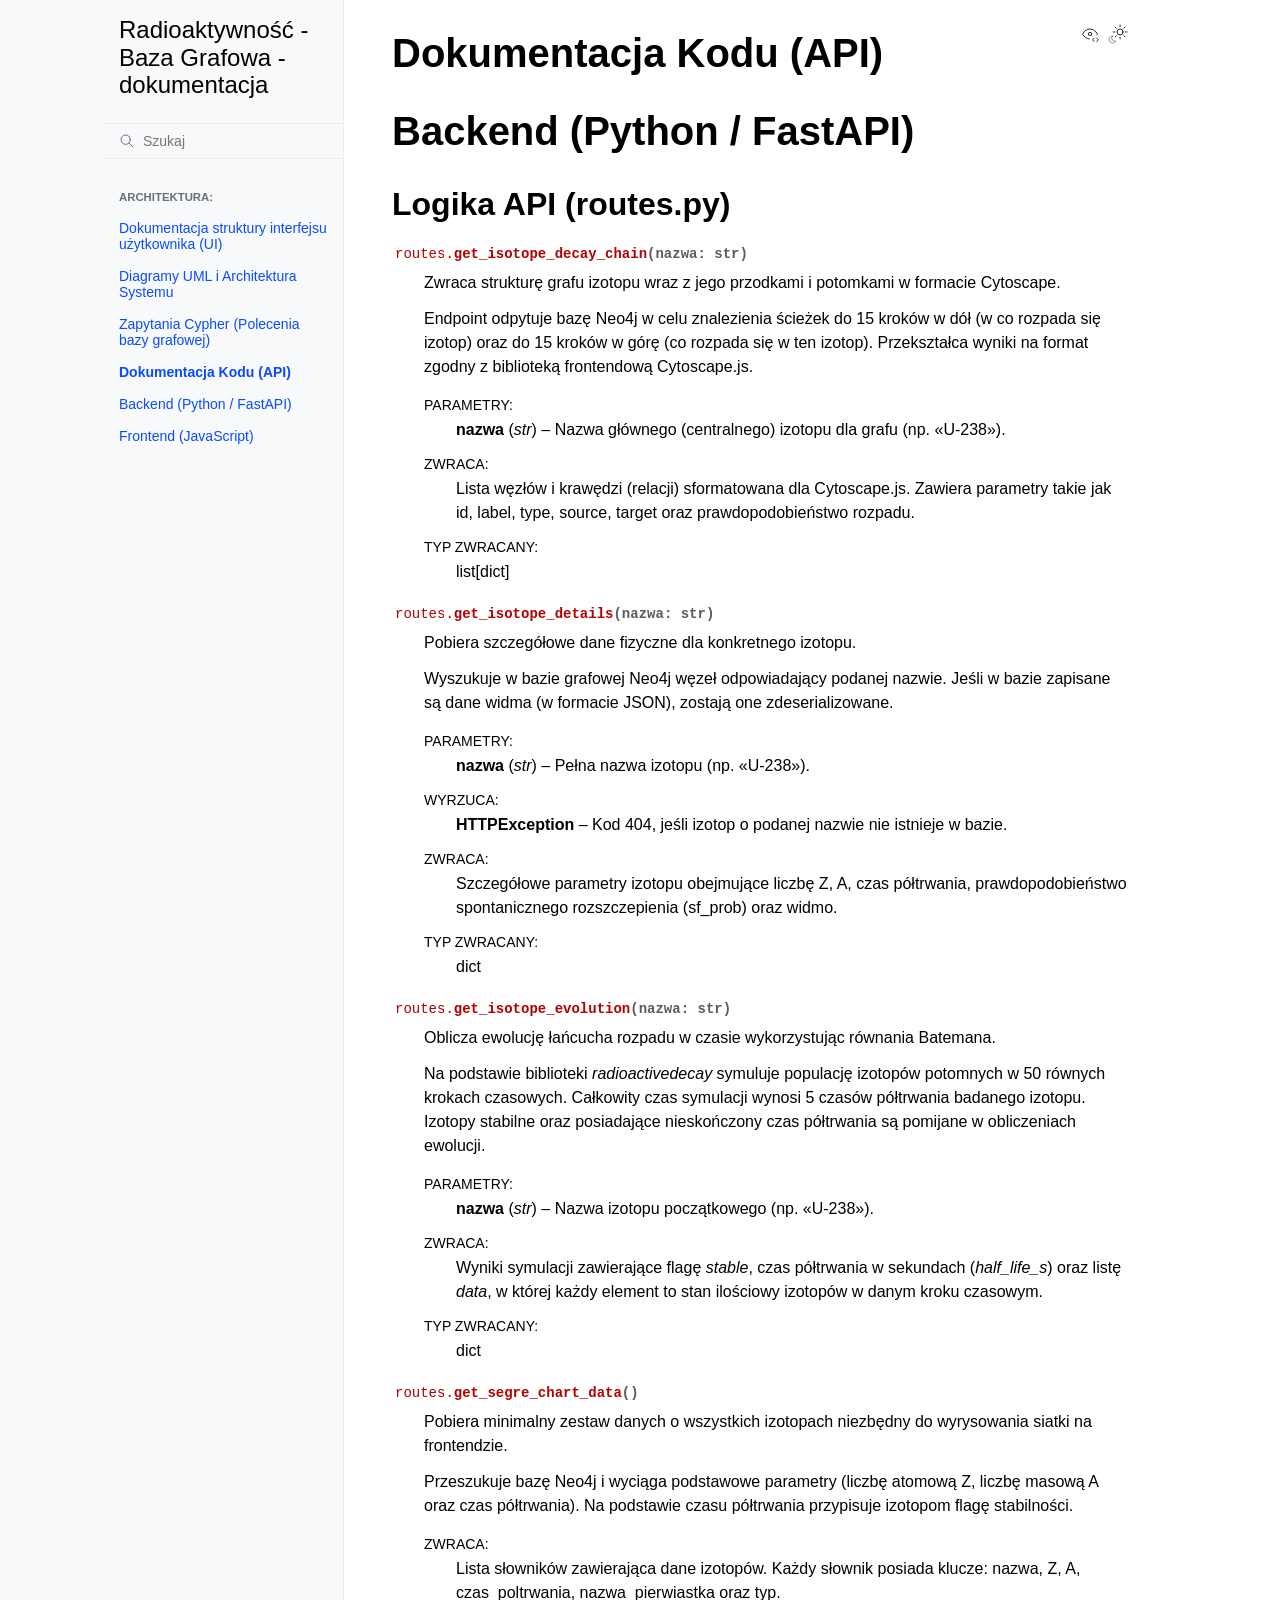
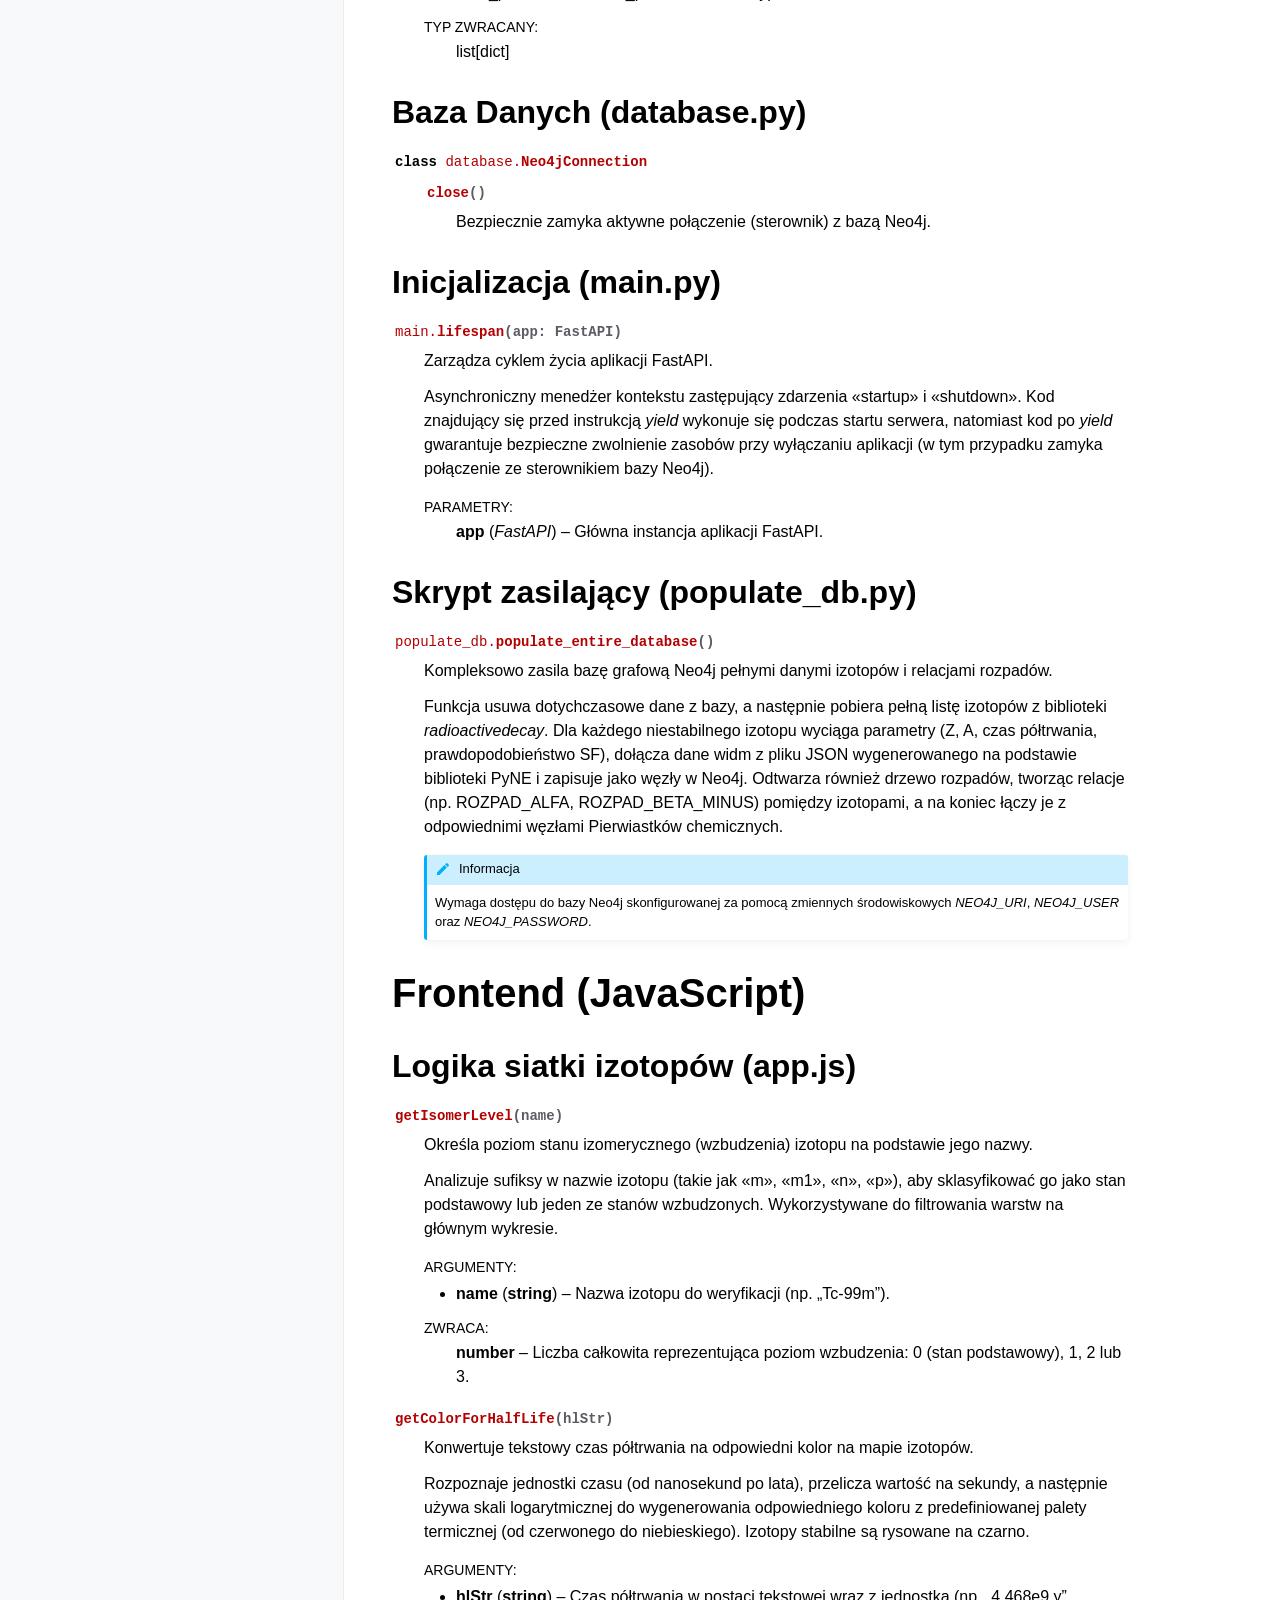
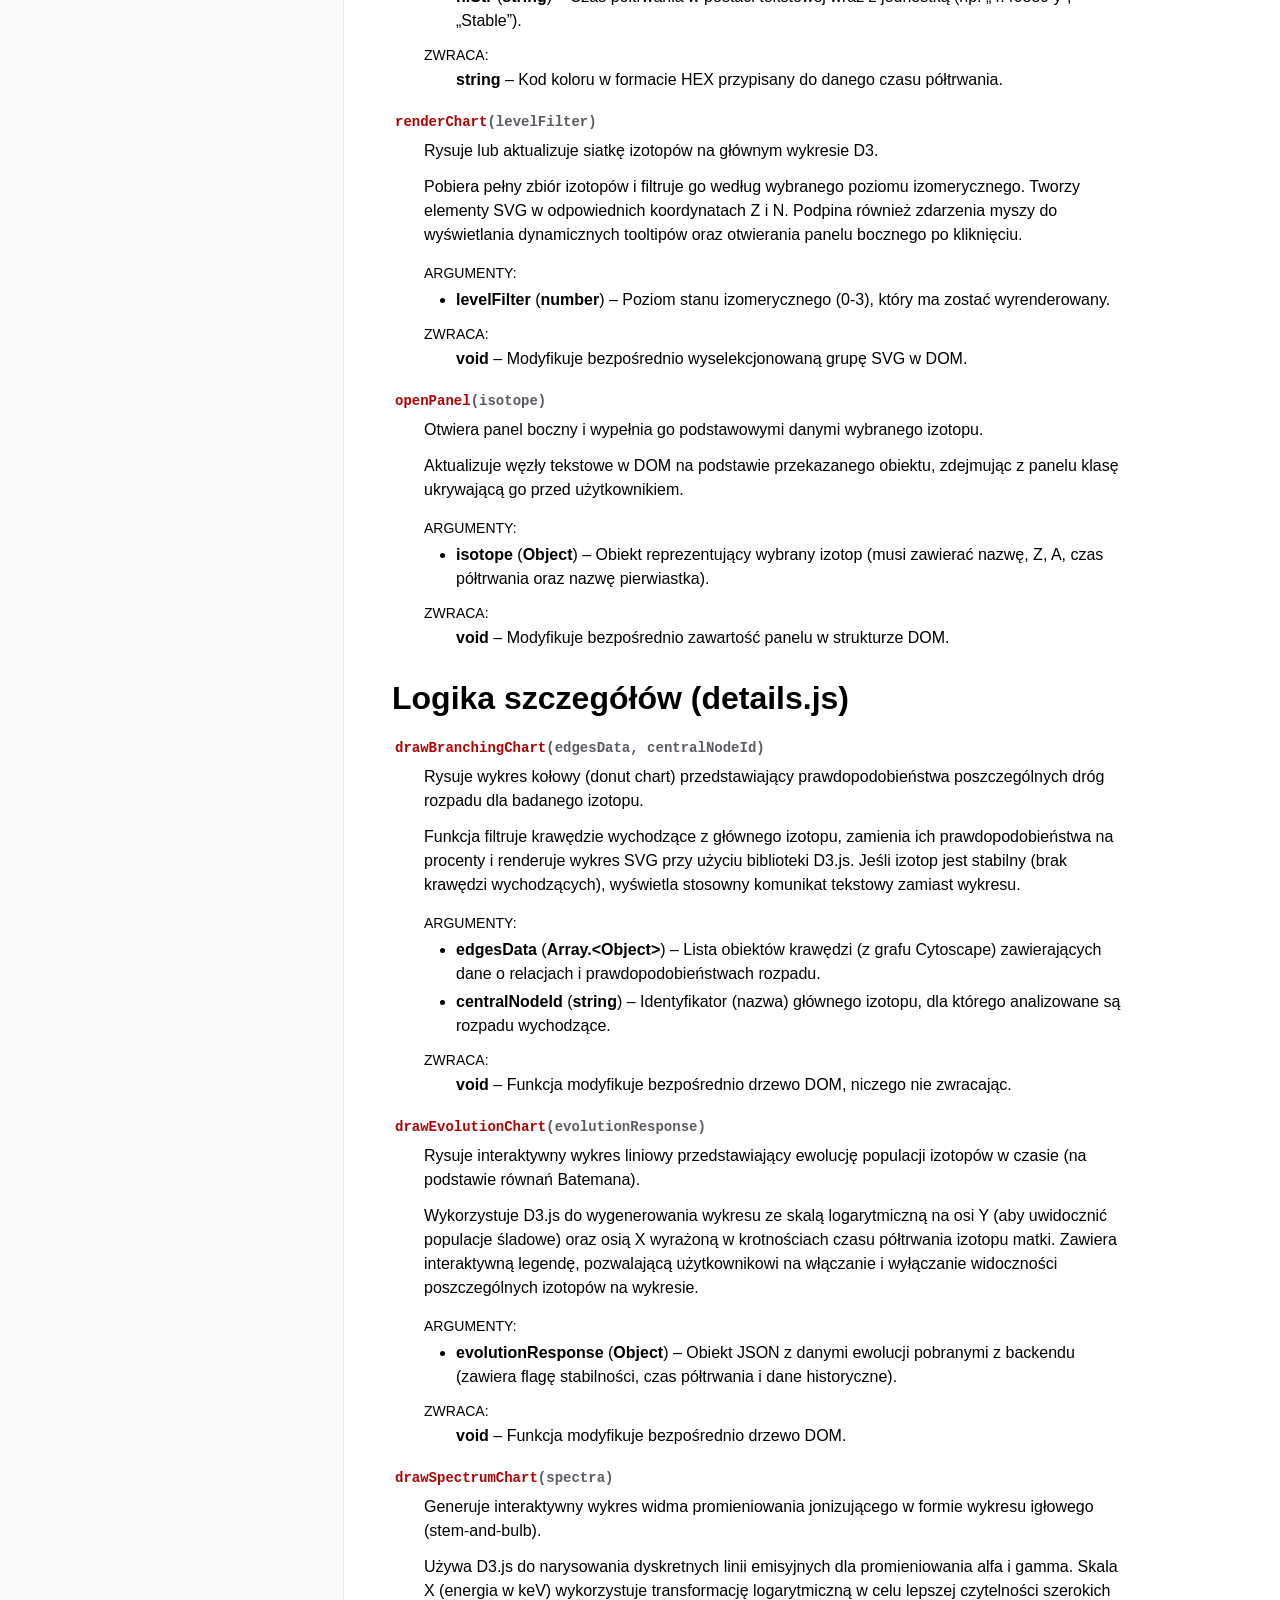
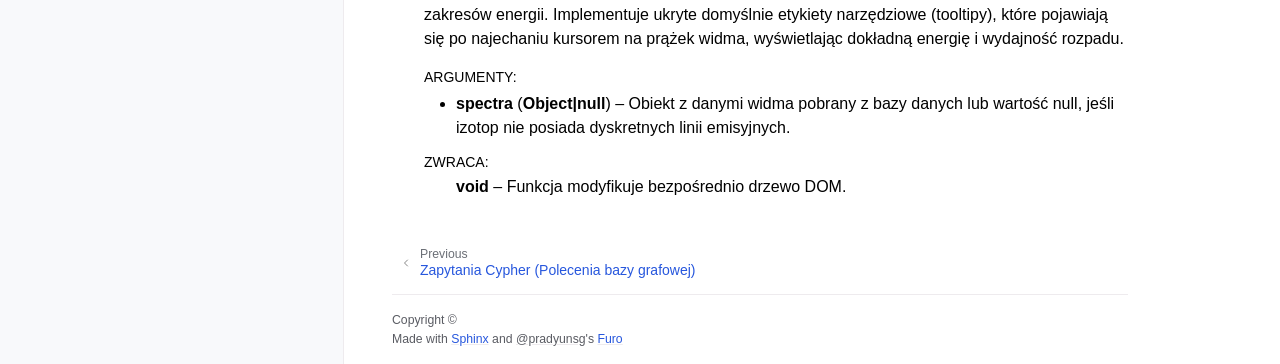
==== commit d33e7fe9: "deploy: b8d0606ee85cef8dff63d503b528c8e7ceb55233" ====
--- a/api_reference.html
+++ b/api_reference.html
@@ -3,7 +3,7 @@
   <head><meta charset="utf-8">
     <meta name="viewport" content="width=device-width,initial-scale=1">
     <meta name="color-scheme" content="light dark"><meta name="viewport" content="width=device-width, initial-scale=1" />
-<link rel="index" title="Indeks" href="genindex.html"><link rel="search" title="Szukaj" href="search.html"><link rel="prev" title="Diagramy UML i Architektura Systemu" href="uml_diagrams.html">
+<link rel="index" title="Indeks" href="genindex.html"><link rel="search" title="Szukaj" href="search.html"><link rel="prev" title="Zapytania Cypher (Polecenia bazy grafowej)" href="cypher_queries.html">
 
     <!-- Generated with Sphinx 9.0.4 and Furo 2025.12.19 -->
         <title>Dokumentacja Kodu (API) - Radioaktywność - Baza Grafowa - dokumentacja</title>
@@ -195,6 +195,7 @@
 <ul class="current">
 <li class="toctree-l1"><a class="reference internal" href="ui_architecture.html">Dokumentacja struktury interfejsu użytkownika (UI)</a></li>
 <li class="toctree-l1"><a class="reference internal" href="uml_diagrams.html">Diagramy UML i Architektura Systemu</a></li>
+<li class="toctree-l1"><a class="reference internal" href="cypher_queries.html">Zapytania Cypher (Polecenia bazy grafowej)</a></li>
 <li class="toctree-l1 current current-page"><a class="current reference internal" href="#">Dokumentacja Kodu (API)</a></li>
 <li class="toctree-l1"><a class="reference internal" href="#backend-python-fastapi">Backend (Python / FastAPI)</a></li>
 <li class="toctree-l1"><a class="reference internal" href="#frontend-javascript">Frontend (JavaScript)</a></li>
@@ -530,14 +531,14 @@
         
         <div class="related-pages">
           
-          <a class="prev-page" href="uml_diagrams.html">
+          <a class="prev-page" href="cypher_queries.html">
               <svg class="furo-related-icon"><use href="#svg-arrow-right"></use></svg>
               <div class="page-info">
                 <div class="context">
                   <span>Previous</span>
                 </div>
                 
-                <div class="title">Diagramy UML i Architektura Systemu</div>
+                <div class="title">Zapytania Cypher (Polecenia bazy grafowej)</div>
                 
               </div>
             </a>
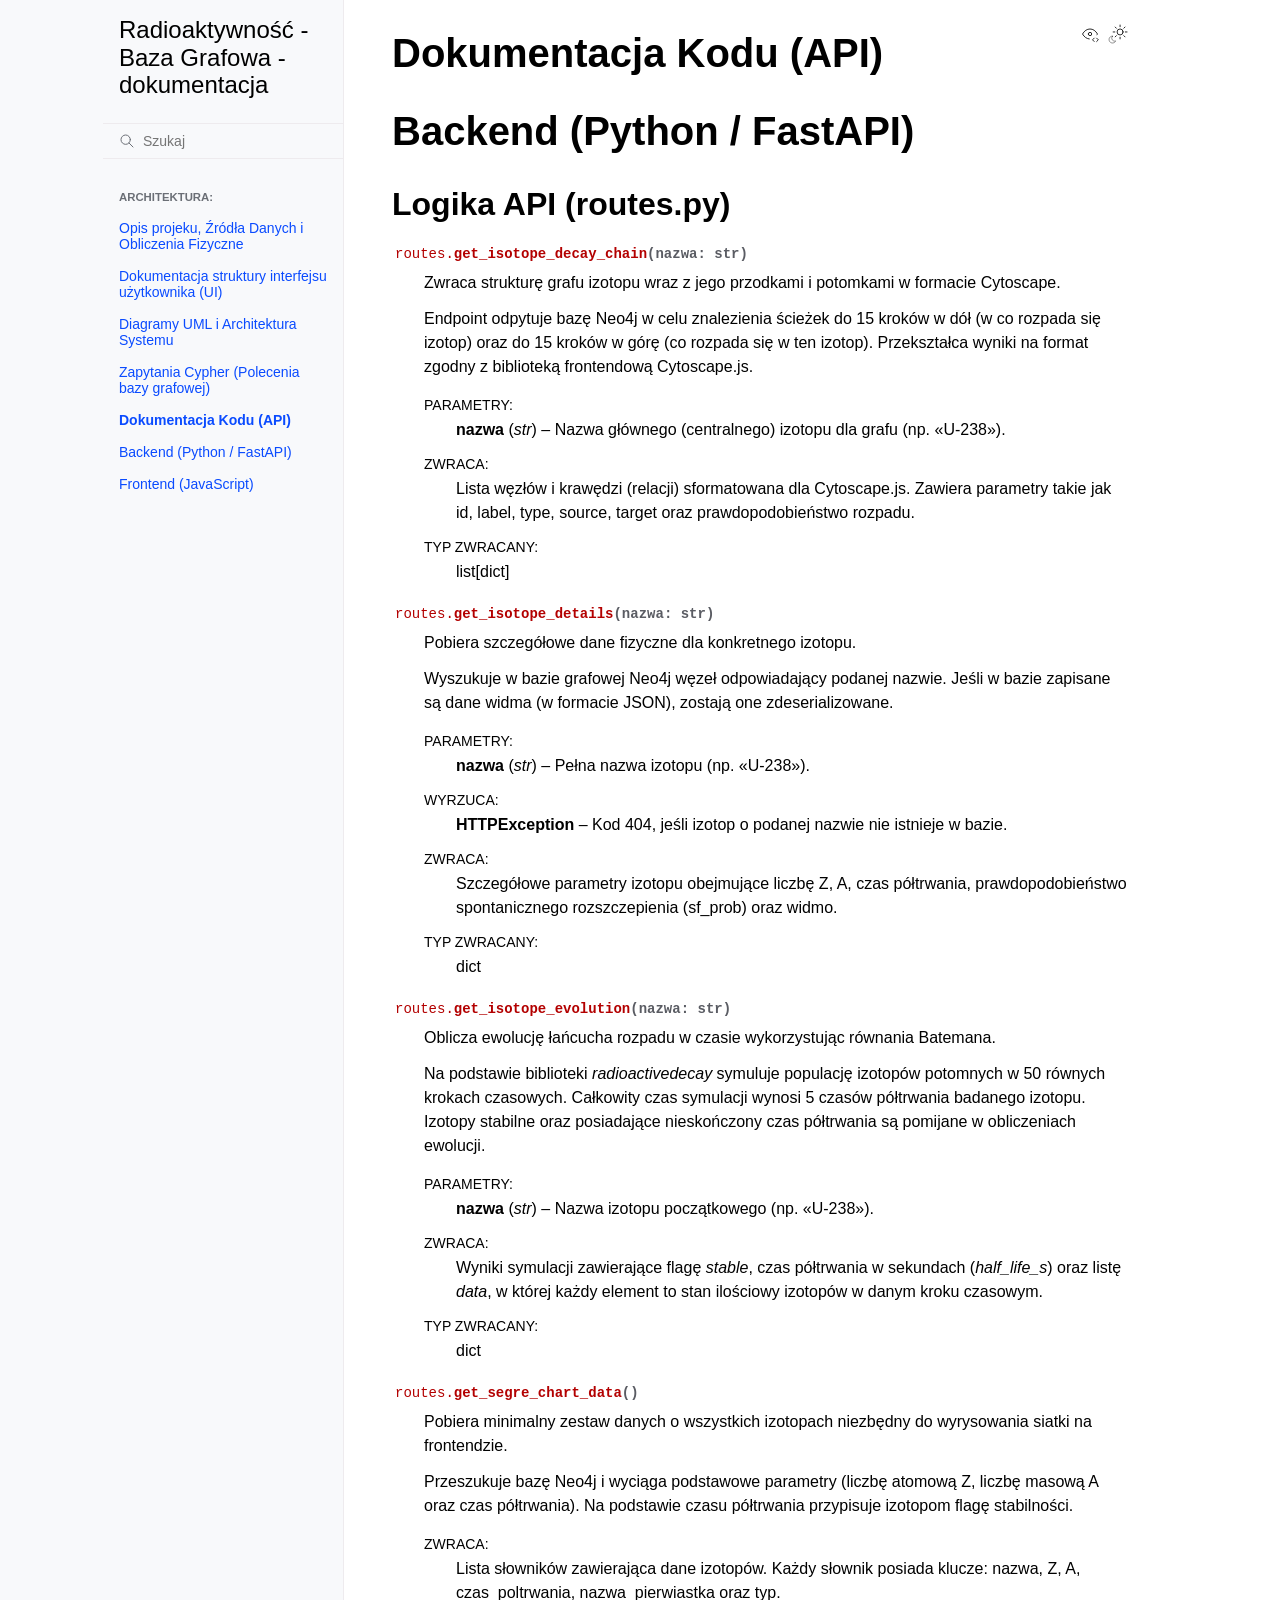
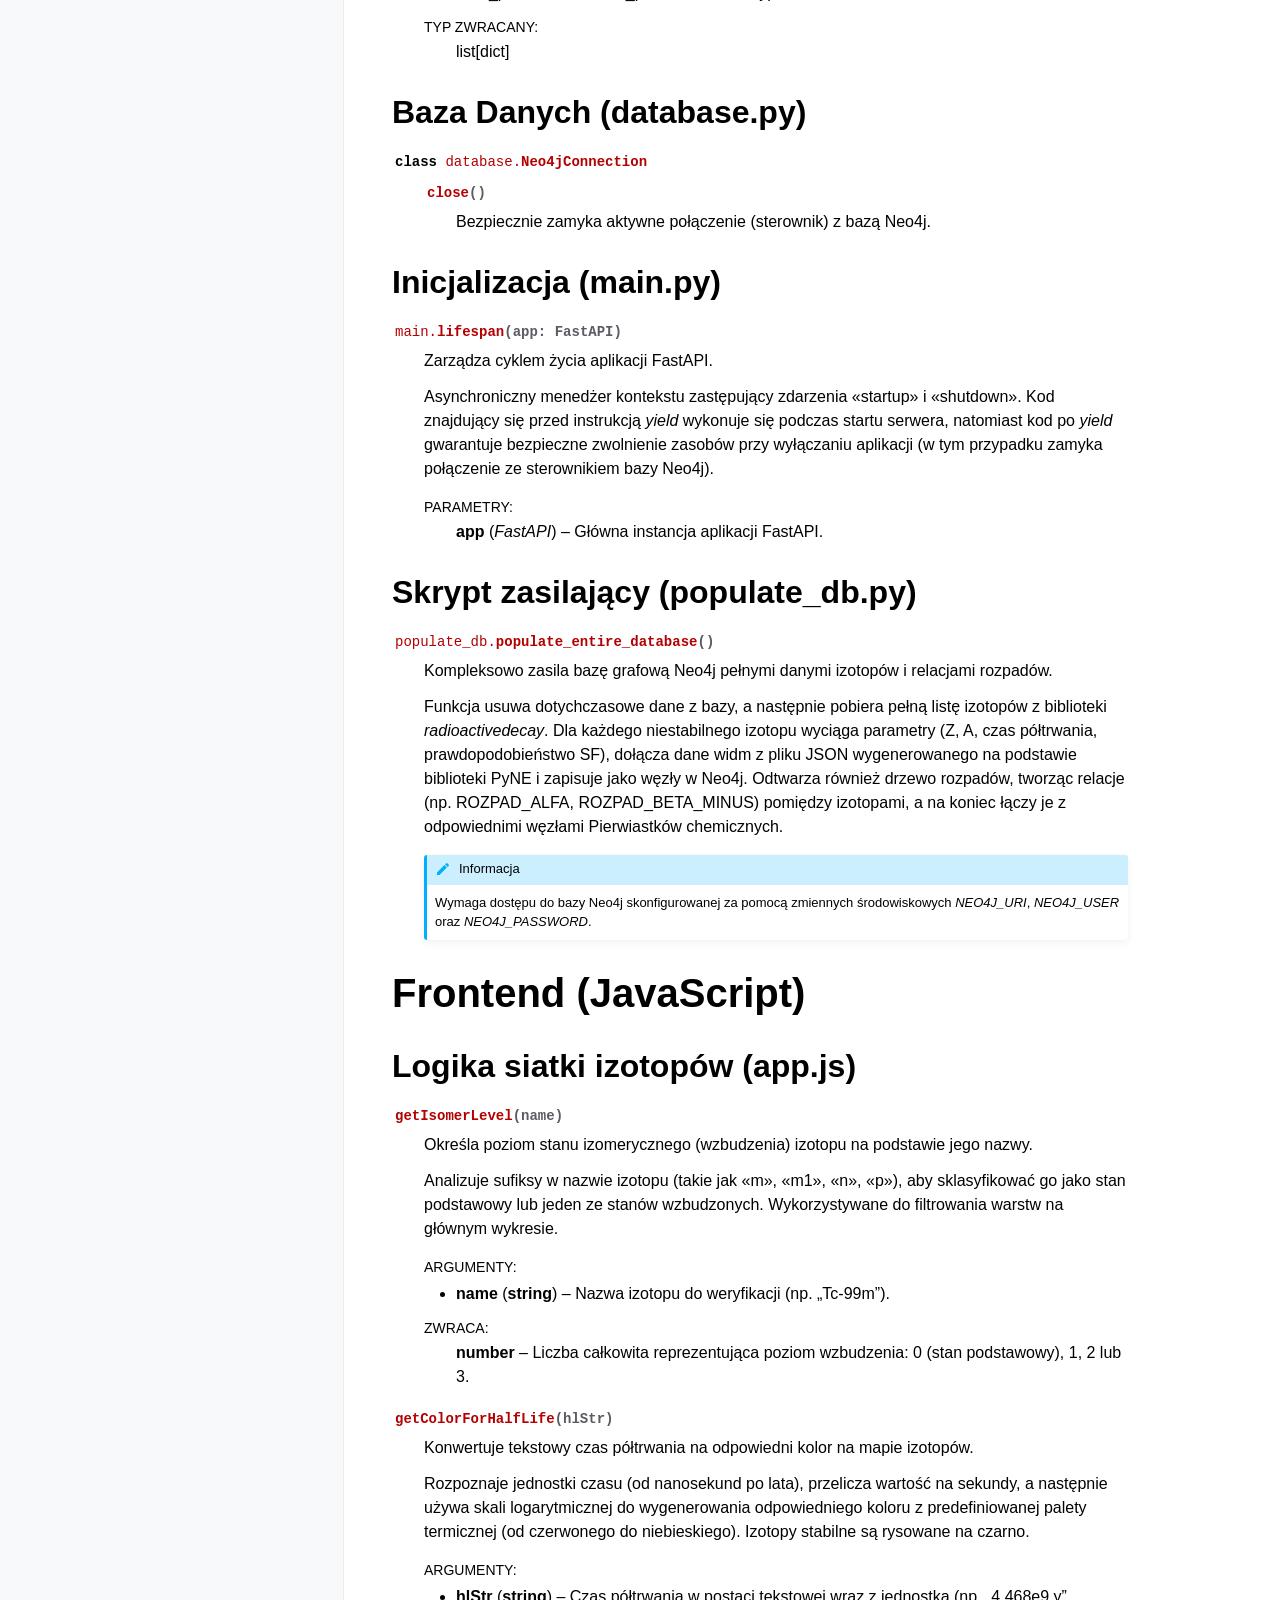
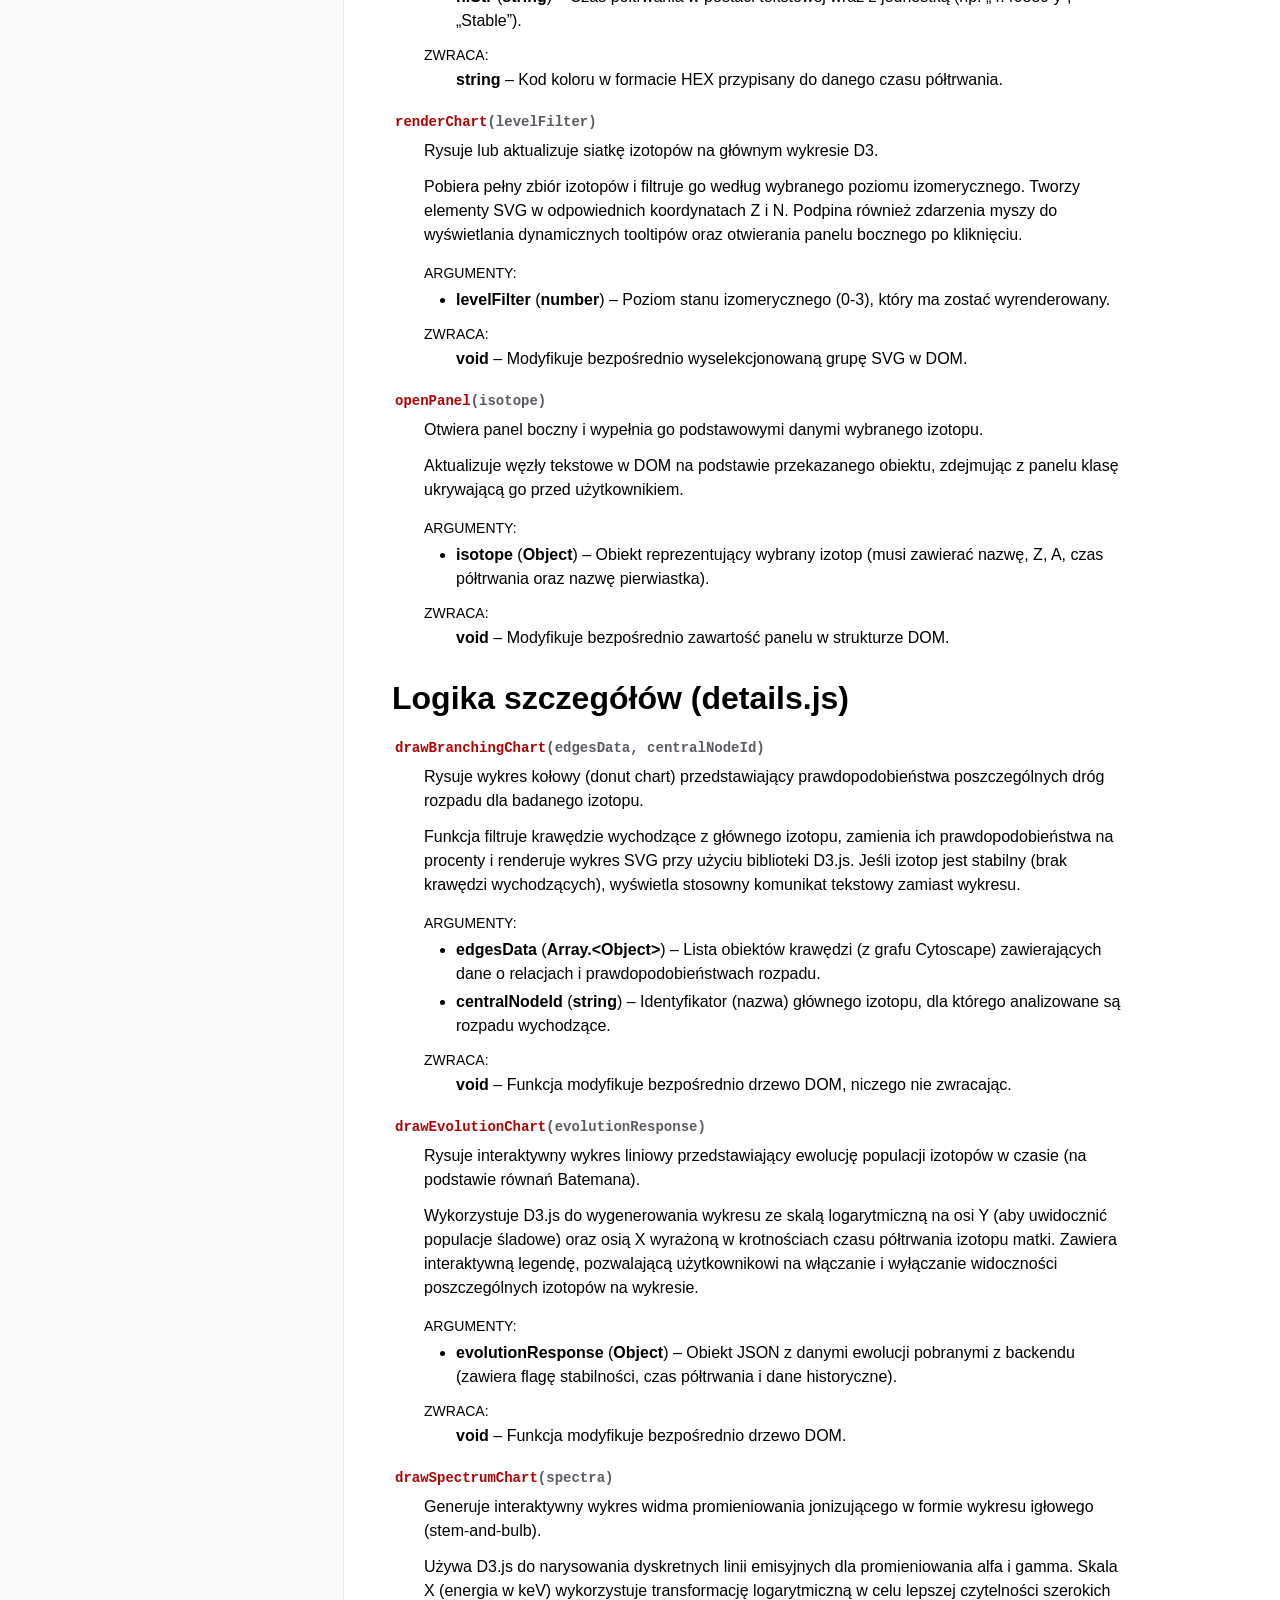
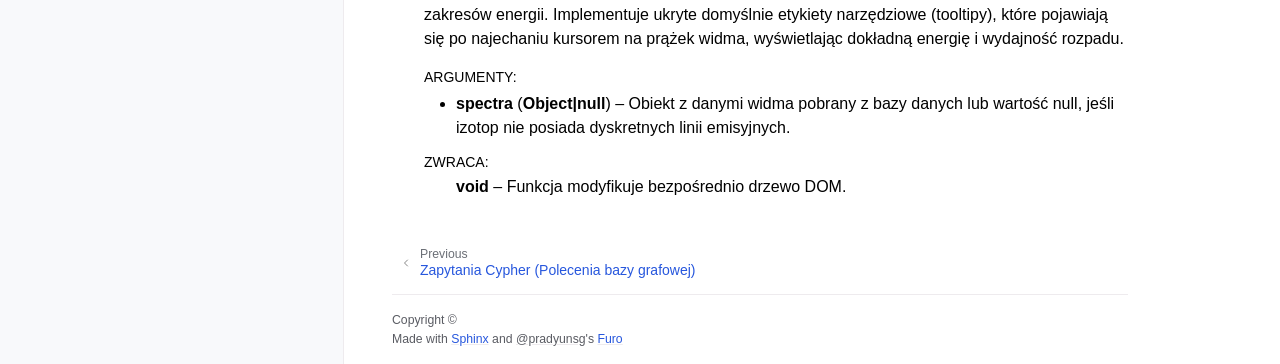
==== commit ee3e5a89: "deploy: fe632ccf71b58319ef30934a372e5a4ec2bcca3c" ====
--- a/api_reference.html
+++ b/api_reference.html
@@ -193,6 +193,7 @@
 <div id="searchbox"></div><div class="sidebar-scroll"><div class="sidebar-tree">
   <p class="caption" role="heading"><span class="caption-text">Architektura:</span></p>
 <ul class="current">
+<li class="toctree-l1"><a class="reference internal" href="project_description.html">Opis projeku, Źródła Danych i Obliczenia Fizyczne</a></li>
 <li class="toctree-l1"><a class="reference internal" href="ui_architecture.html">Dokumentacja struktury interfejsu użytkownika (UI)</a></li>
 <li class="toctree-l1"><a class="reference internal" href="uml_diagrams.html">Diagramy UML i Architektura Systemu</a></li>
 <li class="toctree-l1"><a class="reference internal" href="cypher_queries.html">Zapytania Cypher (Polecenia bazy grafowej)</a></li>
